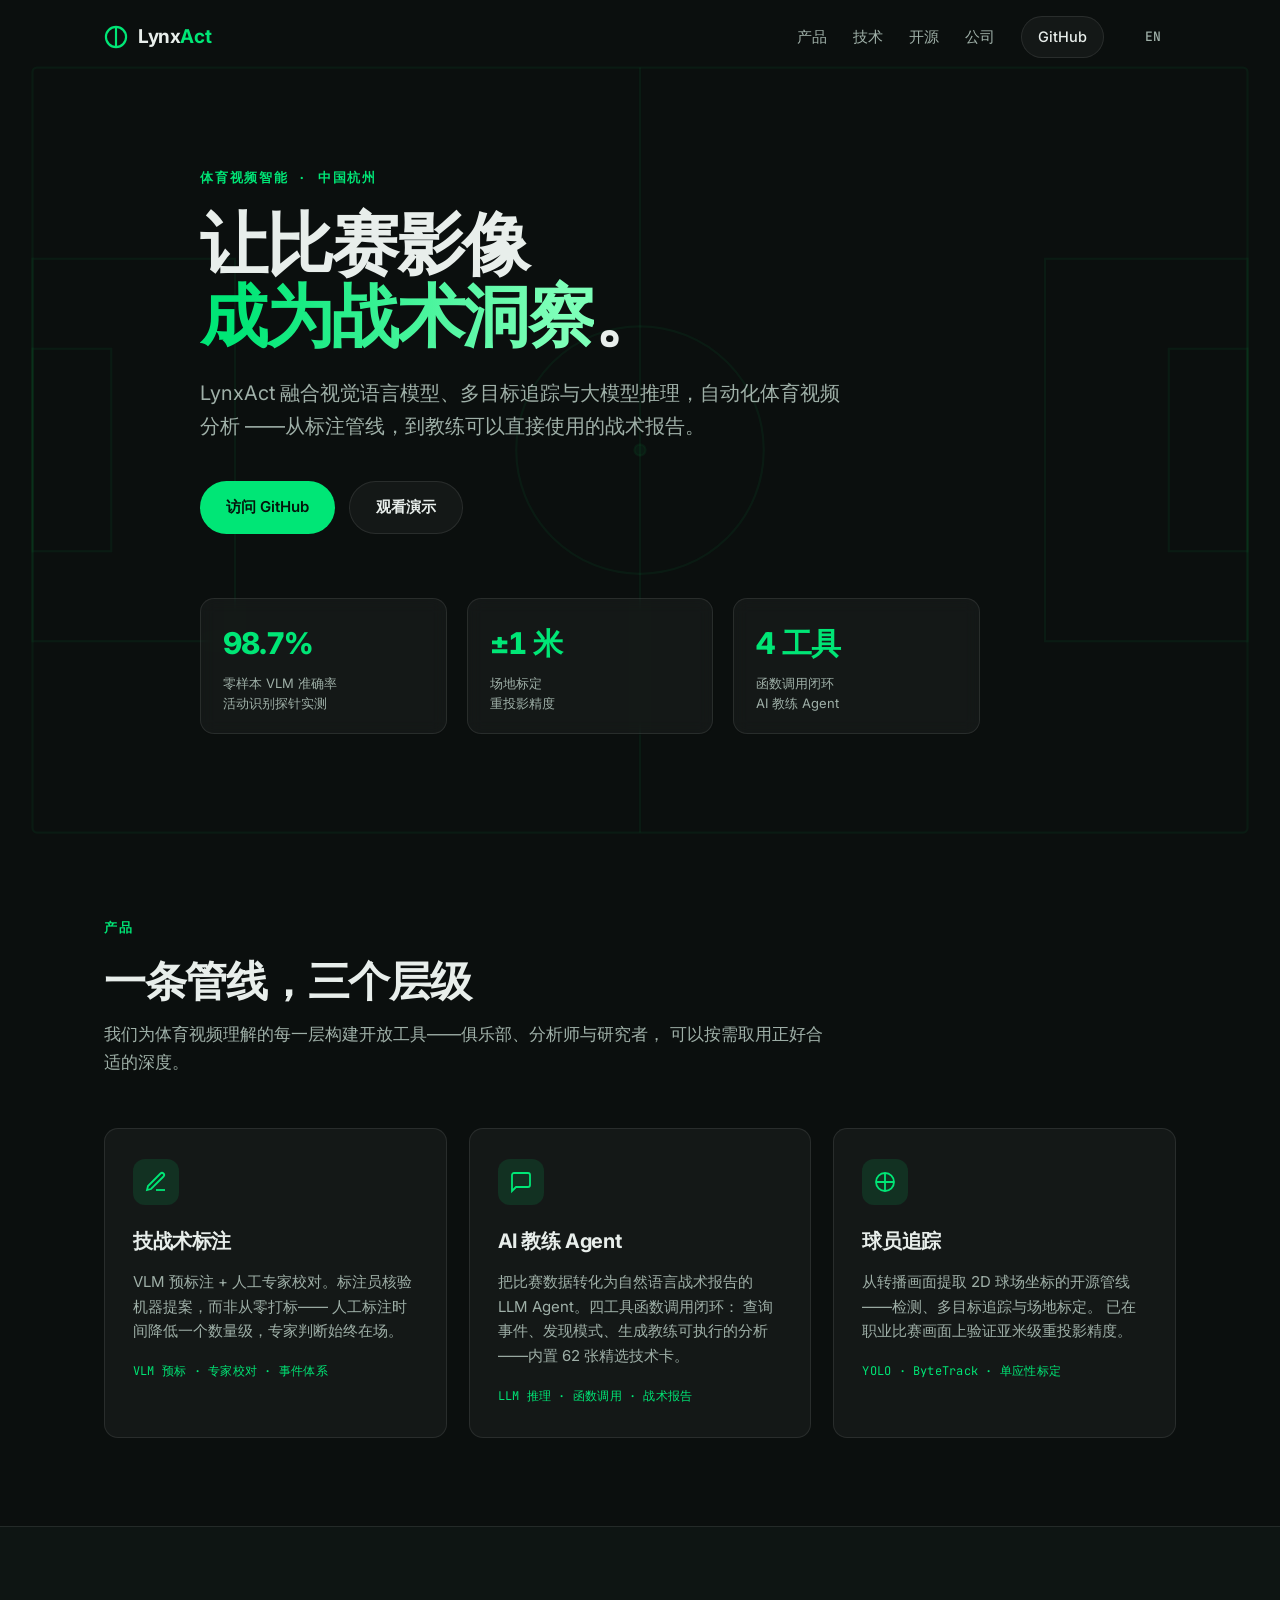
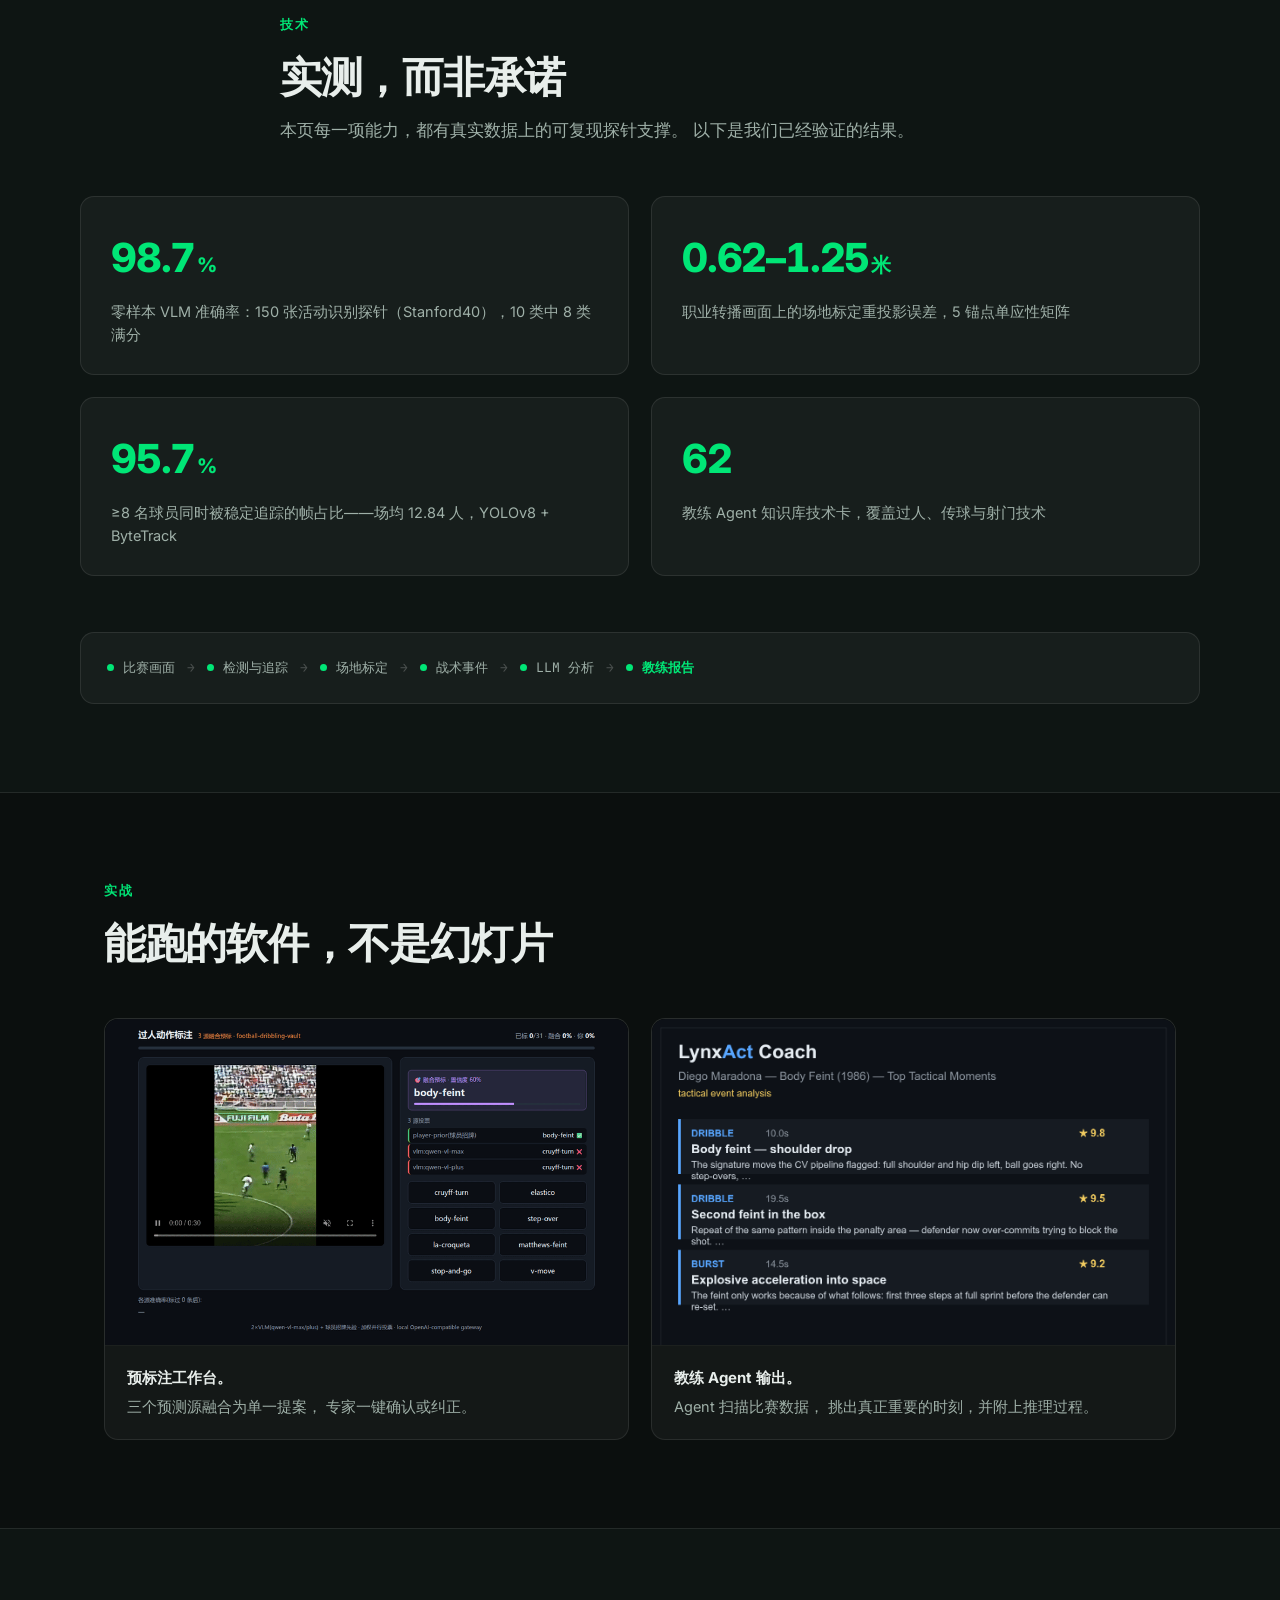
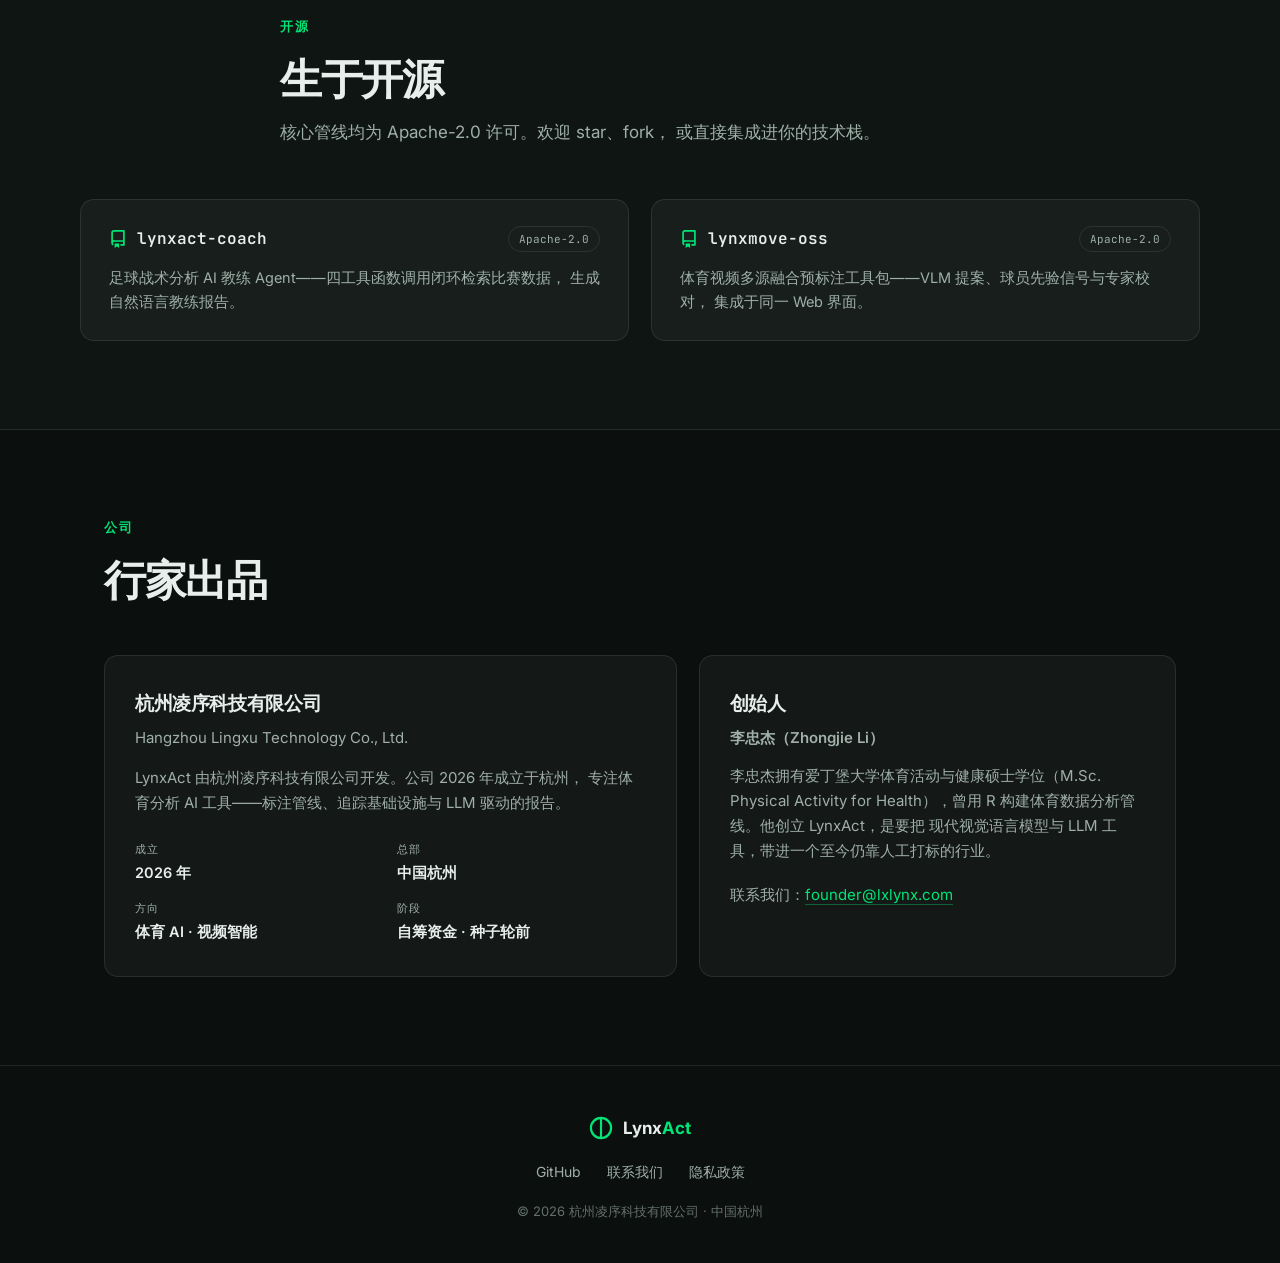
==== zh/index.html @ 810a4886 "feat: Chinese version at /zh/ with nav language switch + hreflang" ====
<!DOCTYPE html>
<html lang="zh-CN">
<head>
  <meta charset="UTF-8">
  <meta name="viewport" content="width=device-width, initial-scale=1.0">
  <title>LynxAct — AI 驱动的体育视频智能</title>
  <meta name="description" content="LynxAct 让比赛影像成为战术洞察：VLM 技战术标注、球员追踪、LLM 战术报告。杭州凌序科技有限公司出品。">
  <meta property="og:title" content="LynxAct — AI 驱动的体育视频智能">
  <meta property="og:description" content="从原始比赛画面到教练可直接使用的战术报告：体育视频标注、追踪与 LLM 分析的开源管线。">
  <meta property="og:type" content="website">
  <meta property="og:url" content="https://lynxact.lxlynx.com/zh/">
  <link rel="canonical" href="https://lynxact.lxlynx.com/zh/">
  <link rel="alternate" hreflang="en" href="https://lynxact.lxlynx.com/">
  <link rel="alternate" hreflang="zh-CN" href="https://lynxact.lxlynx.com/zh/">
  <link rel="alternate" hreflang="x-default" href="https://lynxact.lxlynx.com/">
  <link rel="icon" href="data:image/svg+xml,%3Csvg xmlns='http://www.w3.org/2000/svg' viewBox='0 0 100 100'%3E%3Ccircle cx='50' cy='50' r='44' fill='none' stroke='%2300e676' stroke-width='8'/%3E%3Cline x1='50' y1='6' x2='50' y2='94' stroke='%2300e676' stroke-width='8'/%3E%3C/svg%3E">
  <link rel="preconnect" href="https://fonts.googleapis.com">
  <link rel="preconnect" href="https://fonts.gstatic.com" crossorigin>
  <link href="https://fonts.googleapis.com/css2?family=Inter:wght@400;500;600;700;800&family=JetBrains+Mono:wght@400;600&display=swap" rel="stylesheet">
  <link rel="stylesheet" href="/css/style.css">
</head>
<body>

  <!-- 球场线条背景装饰 -->
  <svg class="pitch-bg" viewBox="0 0 1200 800" preserveAspectRatio="xMidYMid slice" aria-hidden="true">
    <g fill="none" stroke="currentColor" stroke-width="2">
      <rect x="60" y="60" width="1080" height="680" rx="4"/>
      <line x1="600" y1="60" x2="600" y2="740"/>
      <circle cx="600" cy="400" r="110"/>
      <circle cx="600" cy="400" r="5" fill="currentColor"/>
      <rect x="60" y="230" width="180" height="340"/>
      <rect x="960" y="230" width="180" height="340"/>
      <rect x="60" y="310" width="70" height="180"/>
      <rect x="1070" y="310" width="70" height="180"/>
    </g>
  </svg>

  <nav class="nav" id="nav">
    <div class="nav-inner">
      <a class="brand" href="#top" aria-label="LynxAct 首页">
        <svg class="brand-mark" viewBox="0 0 100 100" aria-hidden="true">
          <circle cx="50" cy="50" r="42" fill="none" stroke="currentColor" stroke-width="9"/>
          <line x1="50" y1="8" x2="50" y2="92" stroke="currentColor" stroke-width="9"/>
        </svg>
        <span>Lynx<em>Act</em></span>
      </a>
      <div class="nav-links">
        <a href="#products">产品</a>
        <a href="#technology">技术</a>
        <a href="#opensource">开源</a>
        <a href="#company">公司</a>
        <a class="nav-cta" href="https://github.com/Lxcardoza993?tab=repositories" target="_blank" rel="noopener">GitHub</a>
        <a class="lang-switch" href="/" hreflang="en" aria-label="Switch to English">EN</a>
      </div>
    </div>
  </nav>

  <header class="hero" id="top">
    <div class="hero-inner">
      <p class="eyebrow reveal">体育视频智能 · 中国杭州</p>
      <h1 class="reveal">让比赛影像<br><span class="accent">成为战术洞察</span>。</h1>
      <p class="lede reveal">LynxAct 融合视觉语言模型、多目标追踪与大模型推理，自动化体育视频分析
        ——从标注管线，到教练可以直接使用的战术报告。</p>
      <div class="hero-cta reveal">
        <a class="btn btn-primary" href="https://github.com/Lxcardoza993?tab=repositories" target="_blank" rel="noopener">访问 GitHub</a>
        <a class="btn btn-ghost" href="#demo">观看演示</a>
      </div>
      <dl class="hero-stats reveal">
        <div><dt>98.7%</dt><dd>零样本 VLM 准确率<br>活动识别探针实测</dd></div>
        <div><dt>±1 米</dt><dd>场地标定<br>重投影精度</dd></div>
        <div><dt>4 工具</dt><dd>函数调用闭环<br>AI 教练 Agent</dd></div>
      </dl>
    </div>
  </header>

  <main>

    <section class="section" id="products">
      <div class="section-head reveal">
        <p class="eyebrow">产品</p>
        <h2>一条管线，三个层级</h2>
        <p class="section-sub">我们为体育视频理解的每一层构建开放工具——俱乐部、分析师与研究者，
          可以按需取用正好合适的深度。</p>
      </div>
      <div class="cards">
        <article class="card reveal">
          <div class="card-icon" aria-hidden="true">
            <svg viewBox="0 0 24 24" fill="none" stroke="currentColor" stroke-width="1.8"><path d="M12 20h9"/><path d="M16.5 3.5a2.1 2.1 0 0 1 3 3L7 19l-4 1 1-4Z"/></svg>
          </div>
          <h3>技战术标注</h3>
          <p>VLM 预标注 + 人工专家校对。标注员核验机器提案，而非从零打标——
            人工标注时间降低一个数量级，专家判断始终在场。</p>
          <p class="card-tag">VLM 预标 · 专家校对 · 事件体系</p>
        </article>
        <article class="card reveal">
          <div class="card-icon" aria-hidden="true">
            <svg viewBox="0 0 24 24" fill="none" stroke="currentColor" stroke-width="1.8"><path d="M21 15a2 2 0 0 1-2 2H7l-4 4V5a2 2 0 0 1 2-2h14a2 2 0 0 1 2 2Z"/></svg>
          </div>
          <h3>AI 教练 Agent</h3>
          <p>把比赛数据转化为自然语言战术报告的 LLM Agent。四工具函数调用闭环：
            查询事件、发现模式、生成教练可执行的分析——内置 62 张精选技术卡。</p>
          <p class="card-tag">LLM 推理 · 函数调用 · 战术报告</p>
        </article>
        <article class="card reveal">
          <div class="card-icon" aria-hidden="true">
            <svg viewBox="0 0 24 24" fill="none" stroke="currentColor" stroke-width="1.8"><circle cx="12" cy="12" r="9"/><path d="M12 3v18M3 12h18"/></svg>
          </div>
          <h3>球员追踪</h3>
          <p>从转播画面提取 2D 球场坐标的开源管线——检测、多目标追踪与场地标定。
            已在职业比赛画面上验证亚米级重投影精度。</p>
          <p class="card-tag">YOLO · ByteTrack · 单应性标定</p>
        </article>
      </div>
    </section>

    <section class="section section-alt" id="technology">
      <div class="section-head reveal">
        <p class="eyebrow">技术</p>
        <h2>实测，而非承诺</h2>
        <p class="section-sub">本页每一项能力，都有真实数据上的可复现探针支撑。
          以下是我们已经验证的结果。</p>
      </div>
      <div class="metric-grid">
        <div class="metric reveal"><span class="metric-num">98.7<span class="unit">%</span></span><span class="metric-label">零样本 VLM 准确率：150 张活动识别探针（Stanford40），10 类中 8 类满分</span></div>
        <div class="metric reveal"><span class="metric-num">0.62–1.25<span class="unit">米</span></span><span class="metric-label">职业转播画面上的场地标定重投影误差，5 锚点单应性矩阵</span></div>
        <div class="metric reveal"><span class="metric-num">95.7<span class="unit">%</span></span><span class="metric-label">≥8 名球员同时被稳定追踪的帧占比——场均 12.84 人，YOLOv8 + ByteTrack</span></div>
        <div class="metric reveal"><span class="metric-num">62</span><span class="metric-label">教练 Agent 知识库技术卡，覆盖过人、传球与射门技术</span></div>
      </div>

      <div class="pipeline reveal" aria-label="处理管线">
        <div class="pipe-step"><span class="pipe-dot"></span>比赛画面</div>
        <div class="pipe-arrow" aria-hidden="true">→</div>
        <div class="pipe-step"><span class="pipe-dot"></span>检测与追踪</div>
        <div class="pipe-arrow" aria-hidden="true">→</div>
        <div class="pipe-step"><span class="pipe-dot"></span>场地标定</div>
        <div class="pipe-arrow" aria-hidden="true">→</div>
        <div class="pipe-step"><span class="pipe-dot"></span>战术事件</div>
        <div class="pipe-arrow" aria-hidden="true">→</div>
        <div class="pipe-step"><span class="pipe-dot"></span>LLM 分析</div>
        <div class="pipe-arrow" aria-hidden="true">→</div>
        <div class="pipe-step pipe-final"><span class="pipe-dot"></span>教练报告</div>
      </div>
    </section>

    <section class="section" id="demo">
      <div class="section-head reveal">
        <p class="eyebrow">实战</p>
        <h2>能跑的软件，不是幻灯片</h2>
      </div>
      <div class="demo-grid">
        <figure class="demo-item reveal">
          <img src="/assets/demo.gif" alt="多源融合预标注工作流：融合投票、一键校对与判定" loading="lazy">
          <figcaption><strong>预标注工作台。</strong>三个预测源融合为单一提案，
            专家一键确认或纠正。</figcaption>
        </figure>
        <figure class="demo-item reveal">
          <img src="/assets/lynxact-coach-top-moments-sample.png" alt="AI 教练 Agent 输出：自动识别出的比赛关键时刻" loading="lazy">
          <figcaption><strong>教练 Agent 输出。</strong>Agent 扫描比赛数据，
            挑出真正重要的时刻，并附上推理过程。</figcaption>
        </figure>
      </div>
    </section>

    <section class="section section-alt" id="opensource">
      <div class="section-head reveal">
        <p class="eyebrow">开源</p>
        <h2>生于开源</h2>
        <p class="section-sub">核心管线均为 Apache-2.0 许可。欢迎 star、fork，
          或直接集成进你的技术栈。</p>
      </div>
      <div class="repo-grid">
        <a class="repo-card reveal" href="https://github.com/Lxcardoza993/lynxact-coach" target="_blank" rel="noopener">
          <div class="repo-head">
            <svg viewBox="0 0 16 16" width="18" height="18" fill="currentColor" aria-hidden="true"><path d="M2 2.5A2.5 2.5 0 0 1 4.5 0h8.75a.75.75 0 0 1 .75.75v12.5a.75.75 0 0 1-.75.75h-2.5a.75.75 0 0 1 0-1.5h1.75v-2h-8a1 1 0 0 0-.714 1.7.75.75 0 1 1-1.072 1.05A2.495 2.495 0 0 1 2 11.5Zm10.5-1h-8a1 1 0 0 0-1 1v6.708A2.486 2.486 0 0 1 4.5 9h8ZM5 12.25v3.25a.25.25 0 0 0 .4.2l1.45-1.087a.249.249 0 0 1 .3 0L8.6 15.7a.25.25 0 0 0 .4-.2v-3.25a.25.25 0 0 0-.25-.25h-3.5a.25.25 0 0 0-.25.25Z"/></svg>
            <span class="repo-name">lynxact-coach</span>
            <span class="repo-license">Apache-2.0</span>
          </div>
          <p>足球战术分析 AI 教练 Agent——四工具函数调用闭环检索比赛数据，
            生成自然语言教练报告。</p>
        </a>
        <a class="repo-card reveal" href="https://github.com/Lxcardoza993/lynxmove-oss" target="_blank" rel="noopener">
          <div class="repo-head">
            <svg viewBox="0 0 16 16" width="18" height="18" fill="currentColor" aria-hidden="true"><path d="M2 2.5A2.5 2.5 0 0 1 4.5 0h8.75a.75.75 0 0 1 .75.75v12.5a.75.75 0 0 1-.75.75h-2.5a.75.75 0 0 1 0-1.5h1.75v-2h-8a1 1 0 0 0-.714 1.7.75.75 0 1 1-1.072 1.05A2.495 2.495 0 0 1 2 11.5Zm10.5-1h-8a1 1 0 0 0-1 1v6.708A2.486 2.486 0 0 1 4.5 9h8ZM5 12.25v3.25a.25.25 0 0 0 .4.2l1.45-1.087a.249.249 0 0 1 .3 0L8.6 15.7a.25.25 0 0 0 .4-.2v-3.25a.25.25 0 0 0-.25-.25h-3.5a.25.25 0 0 0-.25.25Z"/></svg>
            <span class="repo-name">lynxmove-oss</span>
            <span class="repo-license">Apache-2.0</span>
          </div>
          <p>体育视频多源融合预标注工具包——VLM 提案、球员先验信号与专家校对，
            集成于同一 Web 界面。</p>
        </a>
      </div>
    </section>

    <section class="section" id="company">
      <div class="section-head reveal">
        <p class="eyebrow">公司</p>
        <h2>行家出品</h2>
      </div>
      <div class="company-grid">
        <div class="company-card reveal">
          <h3>杭州凌序科技有限公司</h3>
          <p class="company-cn">Hangzhou Lingxu Technology Co., Ltd.</p>
          <p>LynxAct 由杭州凌序科技有限公司开发。公司 2026 年成立于杭州，
            专注体育分析 AI 工具——标注管线、追踪基础设施与 LLM 驱动的报告。</p>
          <dl class="company-facts">
            <div><dt>成立</dt><dd>2026 年</dd></div>
            <div><dt>总部</dt><dd>中国杭州</dd></div>
            <div><dt>方向</dt><dd>体育 AI · 视频智能</dd></div>
            <div><dt>阶段</dt><dd>自筹资金 · 种子轮前</dd></div>
          </dl>
        </div>
        <div class="company-card reveal">
          <h3>创始人</h3>
          <p class="founder-name">李忠杰（Zhongjie Li）</p>
          <p>李忠杰拥有爱丁堡大学体育活动与健康硕士学位（M.Sc. Physical Activity
            for Health），曾用 R 构建体育数据分析管线。他创立 LynxAct，是要把
            现代视觉语言模型与 LLM 工具，带进一个至今仍靠人工打标的行业。</p>
          <p class="company-contact">联系我们：<a href="mailto:founder@lxlynx.com">founder@lxlynx.com</a></p>
        </div>
      </div>
    </section>

  </main>

  <footer class="footer">
    <div class="footer-inner">
      <div class="footer-brand">
        <svg class="brand-mark" viewBox="0 0 100 100" aria-hidden="true">
          <circle cx="50" cy="50" r="42" fill="none" stroke="currentColor" stroke-width="9"/>
          <line x1="50" y1="8" x2="50" y2="92" stroke="currentColor" stroke-width="9"/>
        </svg>
        <span>Lynx<em>Act</em></span>
      </div>
      <nav class="footer-links" aria-label="页脚">
        <a href="https://github.com/Lxcardoza993?tab=repositories" target="_blank" rel="noopener">GitHub</a>
        <a href="mailto:founder@lxlynx.com">联系我们</a>
        <a href="/zh/privacy.html">隐私政策</a>
      </nav>
      <p class="footer-legal">© 2026 杭州凌序科技有限公司 · 中国杭州</p>
    </div>
  </footer>

  <script src="/js/main.js" defer></script>
</body>
</html>
---- css/style.css ----
/* LynxAct — dark pitch theme */
:root {
  --bg: #0b0f0e;
  --bg-alt: #0e1513;
  --surface: rgba(255, 255, 255, 0.04);
  --surface-border: rgba(255, 255, 255, 0.09);
  --text: #e8eeeb;
  --text-dim: #9fb0a8;
  --accent: #00e676;
  --accent-soft: rgba(0, 230, 118, 0.12);
  --pitch-line: rgba(0, 230, 118, 0.055);
  --radius: 14px;
  --font: "Inter", -apple-system, BlinkMacSystemFont, "Segoe UI", Roboto, "PingFang SC", "Hiragino Sans GB", "Microsoft YaHei", "Noto Sans CJK SC", "Helvetica Neue", Arial, sans-serif;
  --mono: "JetBrains Mono", ui-monospace, SFMono-Regular, Menlo, Consolas, monospace;
}

* { margin: 0; padding: 0; box-sizing: border-box; }

html { scroll-behavior: smooth; }

body {
  background: var(--bg);
  color: var(--text);
  font-family: var(--font);
  font-size: 16px;
  line-height: 1.65;
  -webkit-font-smoothing: antialiased;
  overflow-x: hidden;
}

::selection { background: var(--accent); color: #04140b; }

.pitch-bg {
  position: fixed;
  inset: 0;
  width: 100%;
  height: 100%;
  color: var(--pitch-line);
  pointer-events: none;
  z-index: 0;
}

/* ---------- nav ---------- */
.nav {
  position: fixed;
  top: 0; left: 0; right: 0;
  z-index: 100;
  transition: background 0.3s ease, border-color 0.3s ease, backdrop-filter 0.3s ease;
  border-bottom: 1px solid transparent;
}
.nav.scrolled {
  background: rgba(11, 15, 14, 0.72);
  backdrop-filter: blur(14px);
  -webkit-backdrop-filter: blur(14px);
  border-bottom-color: var(--surface-border);
}
.nav-inner {
  max-width: 1120px;
  margin: 0 auto;
  padding: 16px 24px;
  display: flex;
  align-items: center;
  justify-content: space-between;
}
.brand {
  display: inline-flex;
  align-items: center;
  gap: 10px;
  color: var(--text);
  text-decoration: none;
  font-weight: 700;
  font-size: 19px;
  letter-spacing: -0.02em;
}
.brand em { font-style: normal; color: var(--accent); }
.brand-mark { width: 24px; height: 24px; color: var(--accent); flex: none; }
.nav-links { display: flex; align-items: center; gap: 26px; }
.nav-links a {
  color: var(--text-dim);
  text-decoration: none;
  font-size: 14.5px;
  font-weight: 500;
  transition: color 0.2s ease;
}
.nav-links a:hover { color: var(--text); }
.nav-cta {
  padding: 8px 16px;
  border: 1px solid var(--surface-border);
  border-radius: 999px;
  color: var(--text) !important;
  background: var(--surface);
  transition: border-color 0.2s ease, background 0.2s ease;
}
.nav-cta:hover { border-color: var(--accent); background: var(--accent-soft); }
.lang-switch {
  padding: 8px 14px;
  border-radius: 999px;
  color: var(--text-dim) !important;
  font-size: 13px !important;
  font-family: var(--mono);
  border: 1px solid transparent;
  transition: color 0.2s ease, border-color 0.2s ease;
}
.lang-switch:hover { color: var(--accent) !important; border-color: rgba(0, 230, 118, 0.35); }

/* ---------- hero ---------- */
.hero {
  position: relative;
  z-index: 1;
  padding: 168px 24px 96px;
}
.hero-inner { max-width: 880px; margin: 0 auto; }
.eyebrow {
  font-family: var(--mono);
  font-size: 12.5px;
  font-weight: 600;
  letter-spacing: 0.14em;
  text-transform: uppercase;
  color: var(--accent);
  margin-bottom: 18px;
}
h1 {
  font-size: clamp(40px, 6.4vw, 68px);
  font-weight: 800;
  line-height: 1.06;
  letter-spacing: -0.035em;
  margin-bottom: 26px;
}
.accent {
  background: linear-gradient(92deg, var(--accent) 10%, #7dffb8 90%);
  -webkit-background-clip: text;
  background-clip: text;
  color: transparent;
}
.lede {
  font-size: clamp(17px, 2vw, 20px);
  color: var(--text-dim);
  max-width: 640px;
  margin-bottom: 38px;
}
.hero-cta { display: flex; gap: 14px; flex-wrap: wrap; margin-bottom: 64px; }
.btn {
  display: inline-flex;
  align-items: center;
  padding: 13px 26px;
  border-radius: 999px;
  font-size: 15px;
  font-weight: 600;
  text-decoration: none;
  transition: transform 0.18s ease, box-shadow 0.18s ease, background 0.18s ease, border-color 0.18s ease;
}
.btn:active { transform: translateY(1px); }
.btn-primary {
  background: var(--accent);
  color: #04140b;
  box-shadow: 0 0 0 0 rgba(0, 230, 118, 0.35);
}
.btn-primary:hover { box-shadow: 0 8px 32px 0 rgba(0, 230, 118, 0.28); transform: translateY(-1px); }
.btn-ghost {
  color: var(--text);
  border: 1px solid var(--surface-border);
  background: var(--surface);
}
.btn-ghost:hover { border-color: var(--accent); background: var(--accent-soft); }

.hero-stats {
  display: grid;
  grid-template-columns: repeat(3, minmax(0, 1fr));
  gap: 20px;
  max-width: 780px;
}
.hero-stats > div {
  padding: 20px 22px;
  background: var(--surface);
  border: 1px solid var(--surface-border);
  border-radius: var(--radius);
  backdrop-filter: blur(8px);
}
.hero-stats dt {
  font-size: 30px;
  font-weight: 800;
  letter-spacing: -0.03em;
  color: var(--accent);
  font-variant-numeric: tabular-nums;
}
.hero-stats dd { font-size: 13px; color: var(--text-dim); margin-top: 6px; line-height: 1.5; }

/* ---------- sections ---------- */
.section {
  position: relative;
  z-index: 1;
  max-width: 1120px;
  margin: 0 auto;
  padding: 88px 24px;
}
.section-alt {
  max-width: none;
  background: var(--bg-alt);
  border-top: 1px solid var(--surface-border);
  border-bottom: 1px solid var(--surface-border);
}
.section-alt > * { max-width: 1120px; margin-left: auto; margin-right: auto; }
.section-head { max-width: 720px; margin-bottom: 52px; }
.section-alt .section-head { max-width: 720px; }
h2 {
  font-size: clamp(30px, 4vw, 42px);
  font-weight: 800;
  letter-spacing: -0.03em;
  line-height: 1.12;
  margin-bottom: 16px;
}
.section-sub { color: var(--text-dim); font-size: 17px; }

/* product cards */
.cards {
  display: grid;
  grid-template-columns: repeat(3, minmax(0, 1fr));
  gap: 22px;
}
.card {
  padding: 30px 28px;
  background: var(--surface);
  border: 1px solid var(--surface-border);
  border-radius: var(--radius);
  transition: transform 0.2s ease, border-color 0.2s ease, background 0.2s ease;
}
.card:hover { transform: translateY(-3px); border-color: rgba(0, 230, 118, 0.35); background: rgba(0, 230, 118, 0.05); }
.card-icon {
  width: 46px; height: 46px;
  display: grid; place-items: center;
  border-radius: 12px;
  background: var(--accent-soft);
  color: var(--accent);
  margin-bottom: 20px;
}
.card-icon svg { width: 24px; height: 24px; }
.card h3 { font-size: 20px; font-weight: 700; letter-spacing: -0.02em; margin-bottom: 12px; }
.card p { color: var(--text-dim); font-size: 15px; }
.card-tag {
  margin-top: 18px;
  font-family: var(--mono);
  font-size: 12px !important;
  color: var(--accent) !important;
  letter-spacing: 0.02em;
}

/* metrics */
.metric-grid {
  display: grid;
  grid-template-columns: repeat(2, minmax(0, 1fr));
  gap: 22px;
  margin-bottom: 56px;
}
.metric {
  padding: 28px 30px;
  background: var(--surface);
  border: 1px solid var(--surface-border);
  border-radius: var(--radius);
  display: flex;
  flex-direction: column;
  gap: 10px;
}
.metric-num {
  font-size: 40px;
  font-weight: 800;
  letter-spacing: -0.03em;
  color: var(--accent);
  font-variant-numeric: tabular-nums;
}
.metric-num .unit { font-size: 20px; margin-left: 2px; }
.metric-label { color: var(--text-dim); font-size: 14.5px; line-height: 1.55; }

/* pipeline */
.pipeline {
  display: flex;
  align-items: center;
  flex-wrap: wrap;
  gap: 10px 12px;
  padding: 24px 26px;
  background: var(--surface);
  border: 1px solid var(--surface-border);
  border-radius: var(--radius);
  font-family: var(--mono);
  font-size: 13px;
}
.pipe-step {
  display: inline-flex;
  align-items: center;
  gap: 9px;
  color: var(--text-dim);
  white-space: nowrap;
}
.pipe-dot { width: 7px; height: 7px; border-radius: 50%; background: var(--accent); flex: none; }
.pipe-final { color: var(--accent); font-weight: 600; }
.pipe-arrow { color: rgba(255, 255, 255, 0.22); }

/* demo */
.demo-grid {
  display: grid;
  grid-template-columns: repeat(2, minmax(0, 1fr));
  gap: 22px;
}
.demo-item {
  background: var(--surface);
  border: 1px solid var(--surface-border);
  border-radius: var(--radius);
  overflow: hidden;
}
.demo-item img {
  display: block;
  width: 100%;
  aspect-ratio: 16 / 10;
  object-fit: cover;
  object-position: top;
  border-bottom: 1px solid var(--surface-border);
  background: #060a08;
}
.demo-item figcaption { padding: 20px 22px; color: var(--text-dim); font-size: 14.5px; }
.demo-item figcaption strong { color: var(--text); display: block; margin-bottom: 4px; font-size: 15px; }

/* repos */
.repo-grid {
  display: grid;
  grid-template-columns: repeat(2, minmax(0, 1fr));
  gap: 22px;
}
.repo-card {
  display: block;
  padding: 26px 28px;
  background: var(--surface);
  border: 1px solid var(--surface-border);
  border-radius: var(--radius);
  text-decoration: none;
  color: inherit;
  transition: transform 0.2s ease, border-color 0.2s ease, background 0.2s ease;
}
.repo-card:hover { transform: translateY(-3px); border-color: rgba(0, 230, 118, 0.35); background: rgba(0, 230, 118, 0.05); }
.repo-head { display: flex; align-items: center; gap: 10px; margin-bottom: 14px; color: var(--accent); }
.repo-name { font-family: var(--mono); font-size: 16px; font-weight: 600; color: var(--text); }
.repo-license {
  margin-left: auto;
  font-family: var(--mono);
  font-size: 11px;
  color: var(--text-dim);
  border: 1px solid var(--surface-border);
  border-radius: 999px;
  padding: 3px 10px;
}
.repo-card p { color: var(--text-dim); font-size: 14.5px; }

/* company */
.company-grid {
  display: grid;
  grid-template-columns: 1.2fr 1fr;
  gap: 22px;
}
.company-card {
  padding: 32px 30px;
  background: var(--surface);
  border: 1px solid var(--surface-border);
  border-radius: var(--radius);
}
.company-card h3 { font-size: 19px; font-weight: 700; letter-spacing: -0.02em; margin-bottom: 6px; }
.company-cn { color: var(--text-dim); font-size: 14px; margin-bottom: 16px; }
.founder-name { color: var(--accent); font-size: 17px; font-weight: 600; margin-bottom: 14px; }
.company-card > p { color: var(--text-dim); font-size: 15px; }
.company-facts {
  margin-top: 24px;
  display: grid;
  grid-template-columns: repeat(2, minmax(0, 1fr));
  gap: 14px;
}
.company-facts dt {
  font-family: var(--mono);
  font-size: 11px;
  text-transform: uppercase;
  letter-spacing: 0.1em;
  color: var(--text-dim);
}
.company-facts dd { font-size: 14.5px; font-weight: 600; margin-top: 3px; }
.company-contact { margin-top: 20px; }
.company-contact a { color: var(--accent); text-decoration: none; border-bottom: 1px solid rgba(0, 230, 118, 0.35); }
.company-contact a:hover { border-bottom-color: var(--accent); }

/* footer */
.footer {
  position: relative;
  z-index: 1;
  border-top: 1px solid var(--surface-border);
  padding: 48px 24px 40px;
}
.footer-inner {
  max-width: 1120px;
  margin: 0 auto;
  display: flex;
  flex-direction: column;
  align-items: center;
  gap: 18px;
}
.footer-brand {
  display: inline-flex;
  align-items: center;
  gap: 10px;
  font-weight: 700;
  font-size: 17px;
}
.footer-brand em { font-style: normal; color: var(--accent); }
.footer-links { display: flex; gap: 26px; }
.footer-links a { color: var(--text-dim); text-decoration: none; font-size: 14px; transition: color 0.2s ease; }
.footer-links a:hover { color: var(--text); }
.footer-legal { color: rgba(159, 176, 168, 0.6); font-size: 13px; }

/* reveal on scroll */
.reveal {
  opacity: 0;
  transform: translateY(18px);
  transition: opacity 0.6s ease, transform 0.6s ease;
}
.reveal.visible { opacity: 1; transform: none; }
@media (prefers-reduced-motion: reduce) {
  .reveal { opacity: 1; transform: none; transition: none; }
  html { scroll-behavior: auto; }
}

/* responsive */
@media (max-width: 900px) {
  .cards, .demo-grid, .repo-grid, .company-grid { grid-template-columns: 1fr; }
  .metric-grid { grid-template-columns: 1fr 1fr; }
  .nav-links a:not(.nav-cta):not(.lang-switch) { display: none; }
}
@media (max-width: 620px) {
  .hero { padding-top: 132px; }
  .hero-stats { grid-template-columns: 1fr; }
  .metric-grid { grid-template-columns: 1fr; }
  .pipe-arrow { display: none; }
  .pipeline { flex-direction: column; align-items: flex-start; }
}
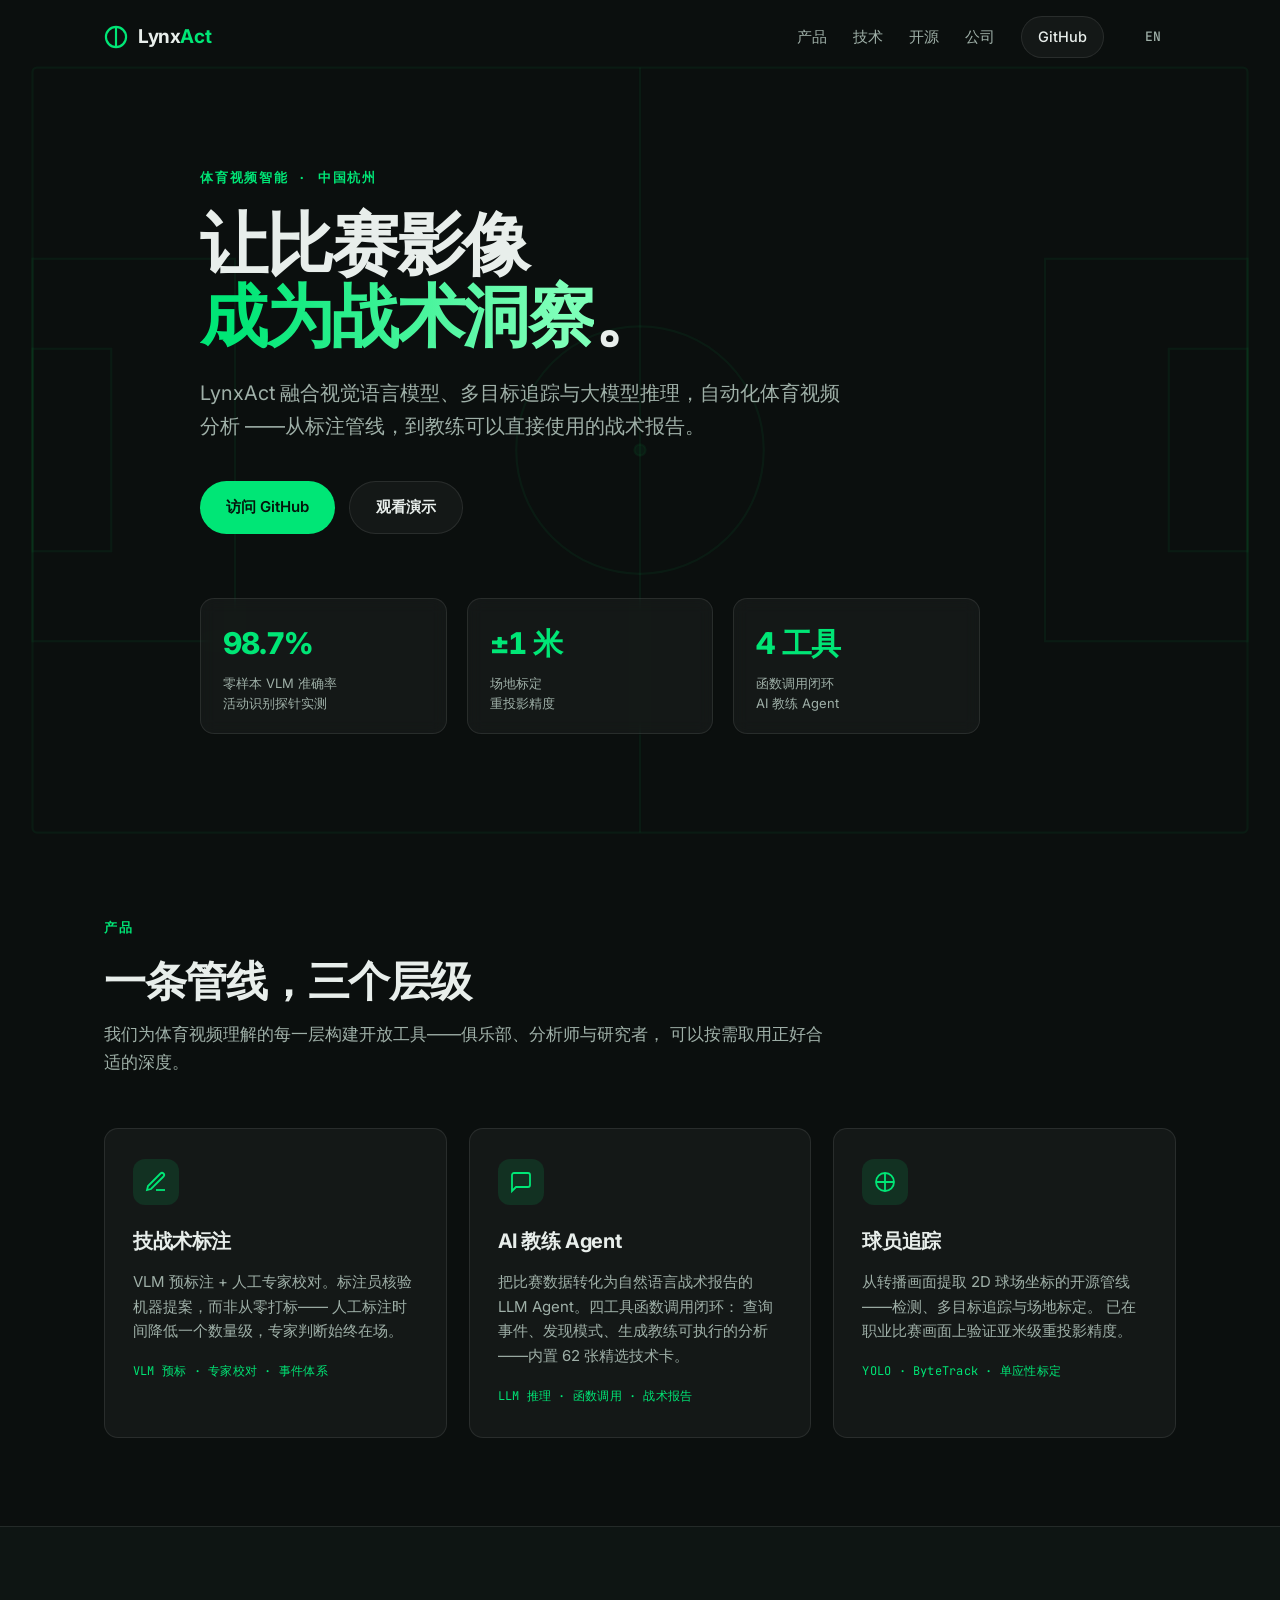
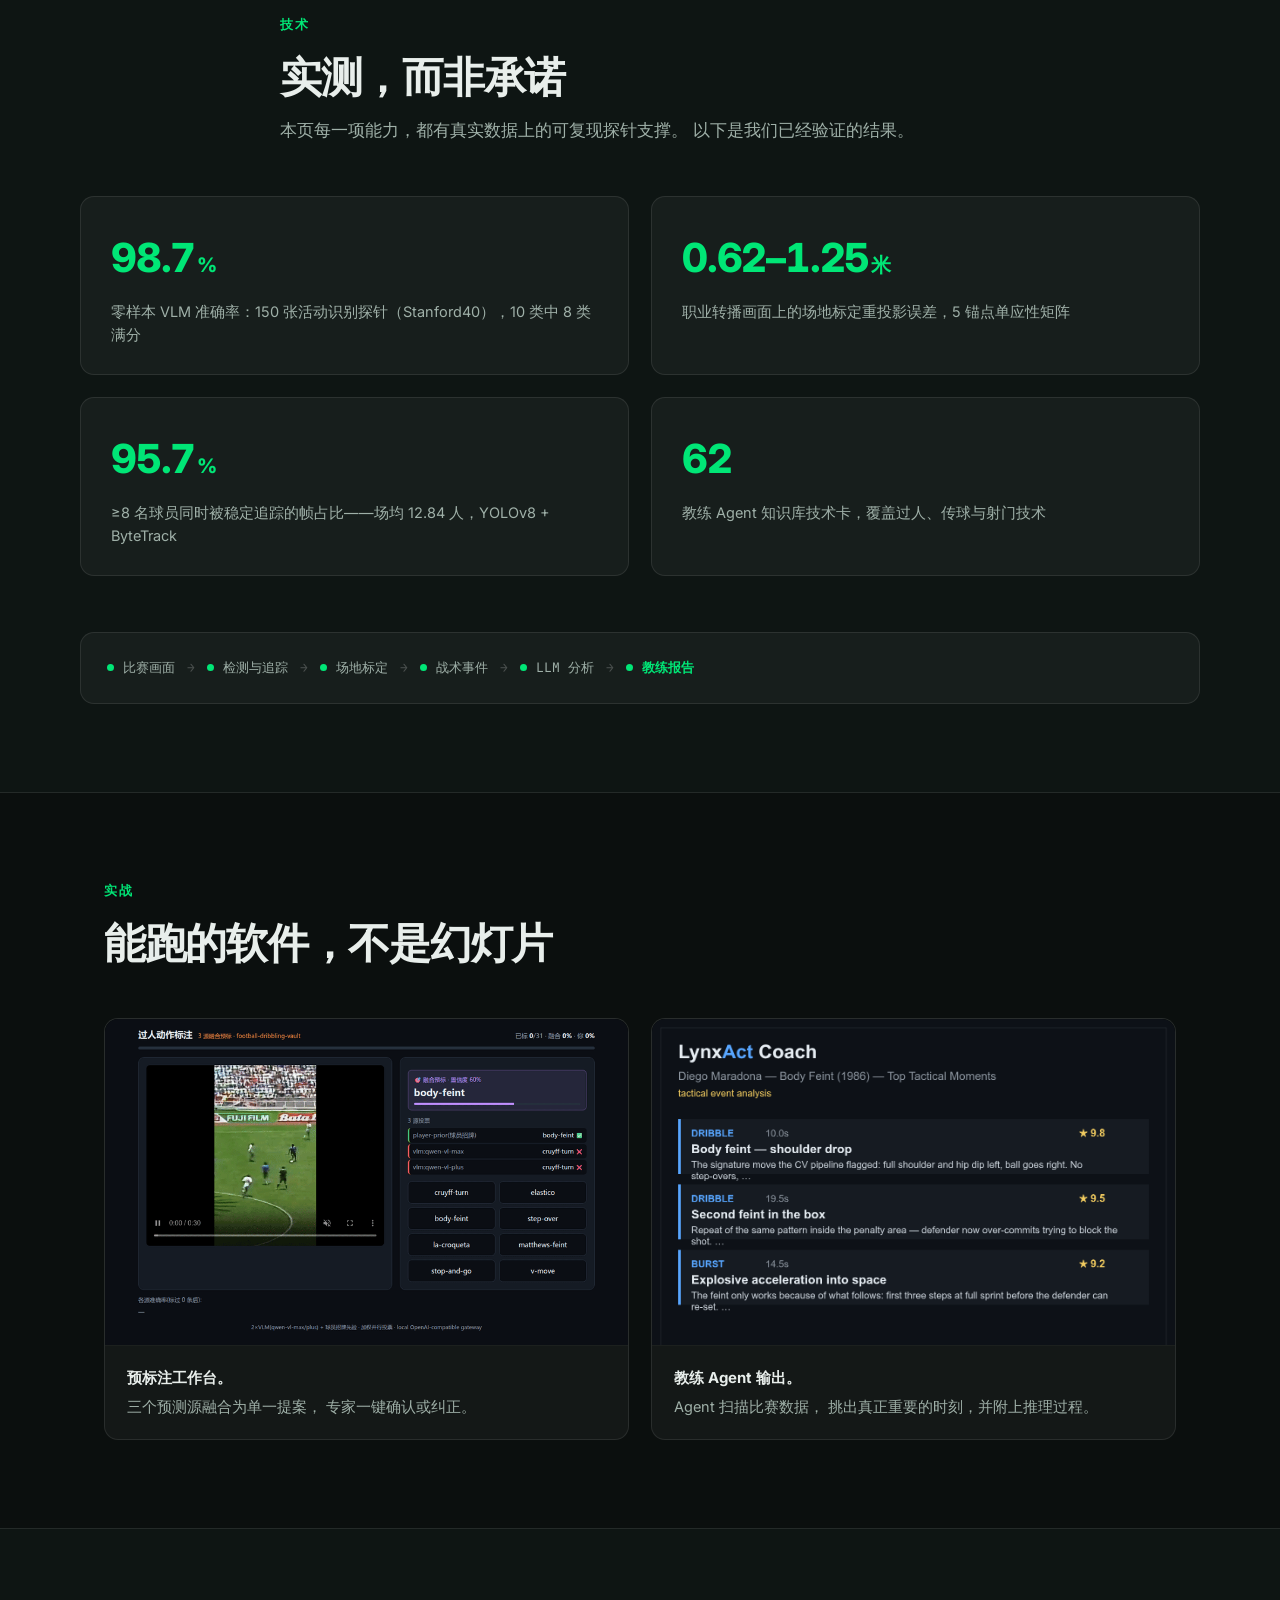
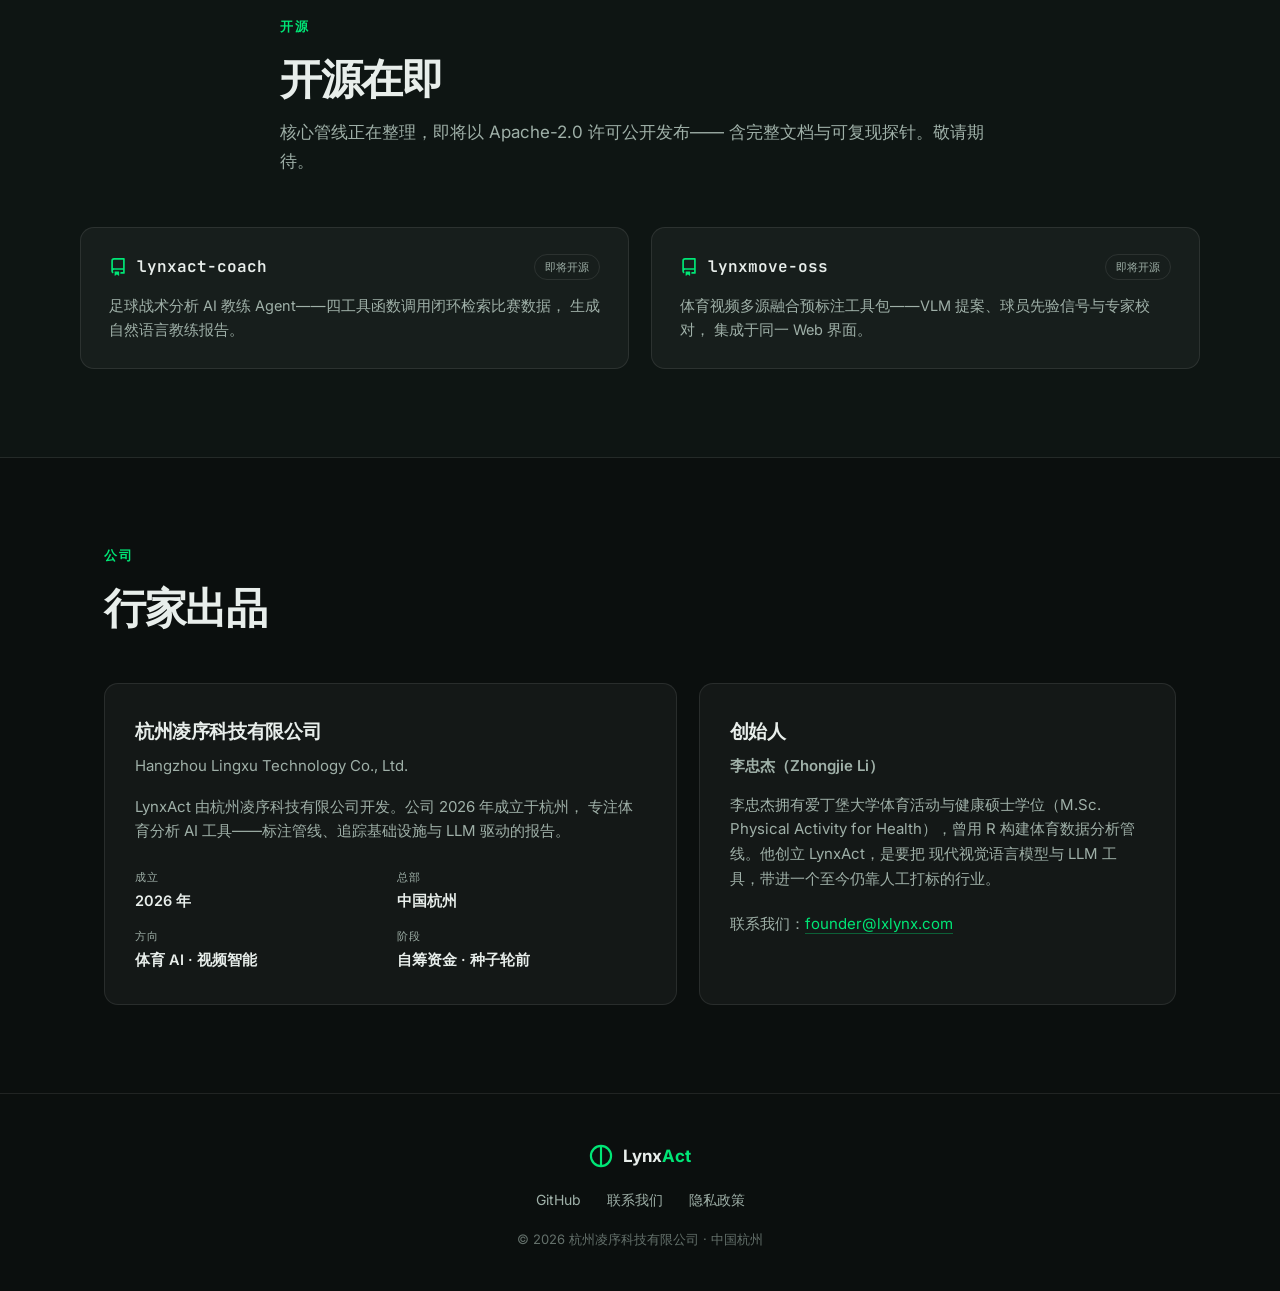
==== commit 335e6055: "feat: mark core repos as coming-soon (repos now private)" ====
--- a/zh/index.html
+++ b/zh/index.html
@@ -164,29 +164,29 @@
     <section class="section section-alt" id="opensource">
       <div class="section-head reveal">
         <p class="eyebrow">开源</p>
-        <h2>生于开源</h2>
-        <p class="section-sub">核心管线均为 Apache-2.0 许可。欢迎 star、fork，
-          或直接集成进你的技术栈。</p>
+        <h2>开源在即</h2>
+        <p class="section-sub">核心管线正在整理，即将以 Apache-2.0 许可公开发布——
+          含完整文档与可复现探针。敬请期待。</p>
       </div>
       <div class="repo-grid">
-        <a class="repo-card reveal" href="https://github.com/Lxcardoza993/lynxact-coach" target="_blank" rel="noopener">
+        <div class="repo-card reveal">
           <div class="repo-head">
             <svg viewBox="0 0 16 16" width="18" height="18" fill="currentColor" aria-hidden="true"><path d="M2 2.5A2.5 2.5 0 0 1 4.5 0h8.75a.75.75 0 0 1 .75.75v12.5a.75.75 0 0 1-.75.75h-2.5a.75.75 0 0 1 0-1.5h1.75v-2h-8a1 1 0 0 0-.714 1.7.75.75 0 1 1-1.072 1.05A2.495 2.495 0 0 1 2 11.5Zm10.5-1h-8a1 1 0 0 0-1 1v6.708A2.486 2.486 0 0 1 4.5 9h8ZM5 12.25v3.25a.25.25 0 0 0 .4.2l1.45-1.087a.249.249 0 0 1 .3 0L8.6 15.7a.25.25 0 0 0 .4-.2v-3.25a.25.25 0 0 0-.25-.25h-3.5a.25.25 0 0 0-.25.25Z"/></svg>
             <span class="repo-name">lynxact-coach</span>
-            <span class="repo-license">Apache-2.0</span>
+            <span class="repo-license">即将开源</span>
           </div>
           <p>足球战术分析 AI 教练 Agent——四工具函数调用闭环检索比赛数据，
             生成自然语言教练报告。</p>
-        </a>
-        <a class="repo-card reveal" href="https://github.com/Lxcardoza993/lynxmove-oss" target="_blank" rel="noopener">
+        </div>
+        <div class="repo-card reveal">
           <div class="repo-head">
             <svg viewBox="0 0 16 16" width="18" height="18" fill="currentColor" aria-hidden="true"><path d="M2 2.5A2.5 2.5 0 0 1 4.5 0h8.75a.75.75 0 0 1 .75.75v12.5a.75.75 0 0 1-.75.75h-2.5a.75.75 0 0 1 0-1.5h1.75v-2h-8a1 1 0 0 0-.714 1.7.75.75 0 1 1-1.072 1.05A2.495 2.495 0 0 1 2 11.5Zm10.5-1h-8a1 1 0 0 0-1 1v6.708A2.486 2.486 0 0 1 4.5 9h8ZM5 12.25v3.25a.25.25 0 0 0 .4.2l1.45-1.087a.249.249 0 0 1 .3 0L8.6 15.7a.25.25 0 0 0 .4-.2v-3.25a.25.25 0 0 0-.25-.25h-3.5a.25.25 0 0 0-.25.25Z"/></svg>
             <span class="repo-name">lynxmove-oss</span>
-            <span class="repo-license">Apache-2.0</span>
+            <span class="repo-license">即将开源</span>
           </div>
           <p>体育视频多源融合预标注工具包——VLM 提案、球员先验信号与专家校对，
             集成于同一 Web 界面。</p>
-        </a>
+        </div>
       </div>
     </section>
 
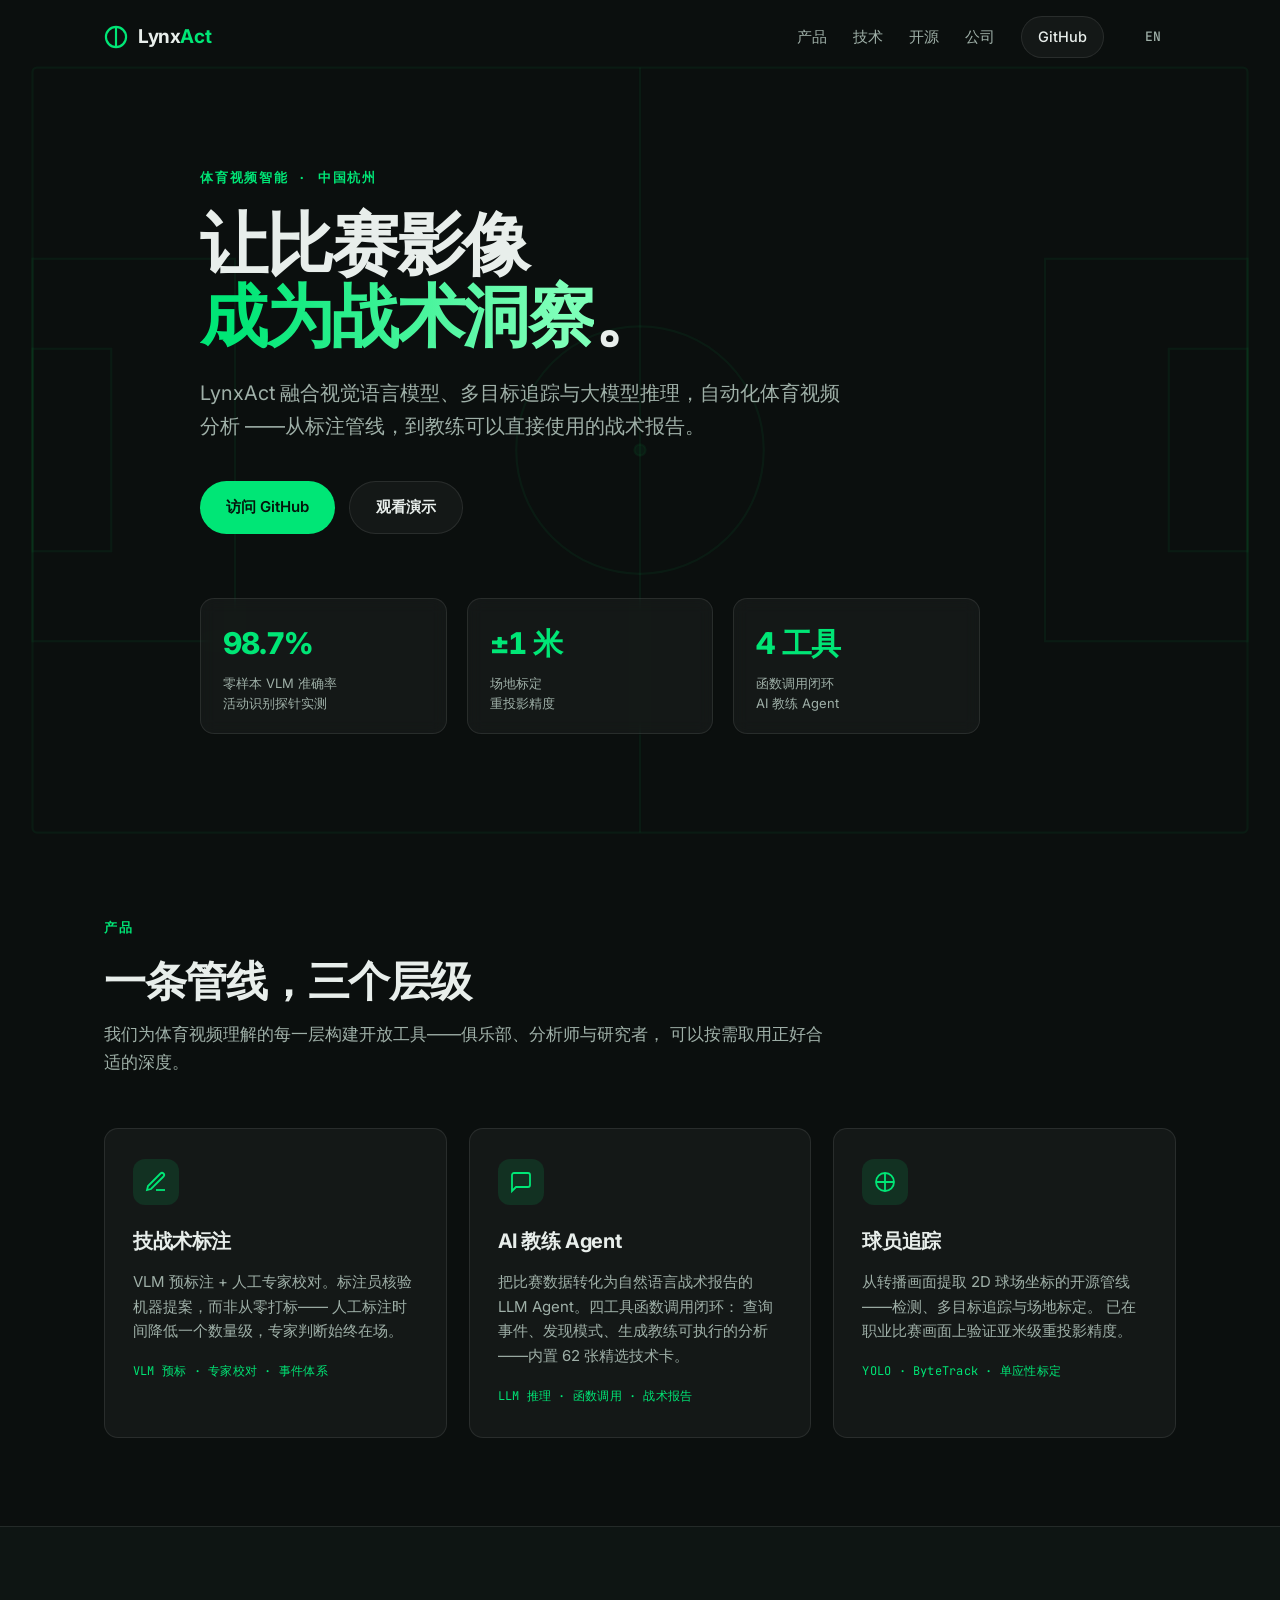
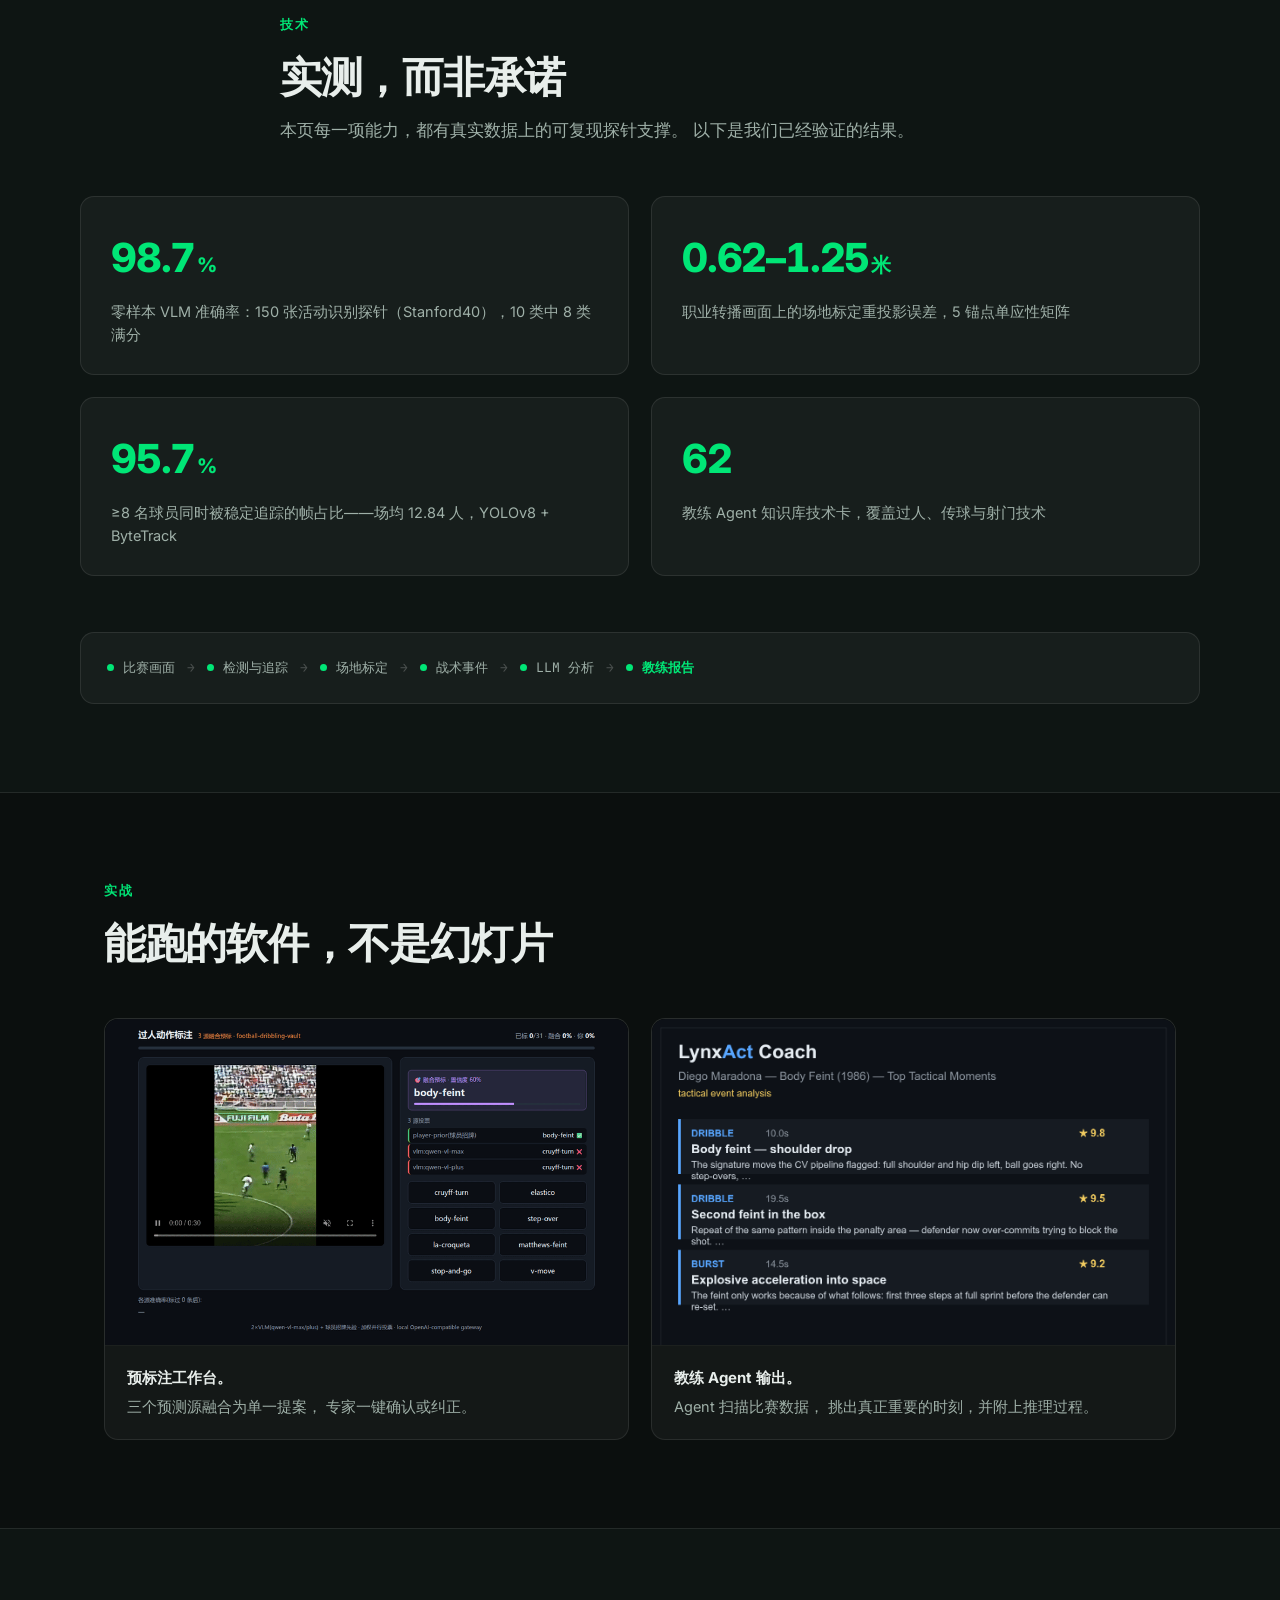
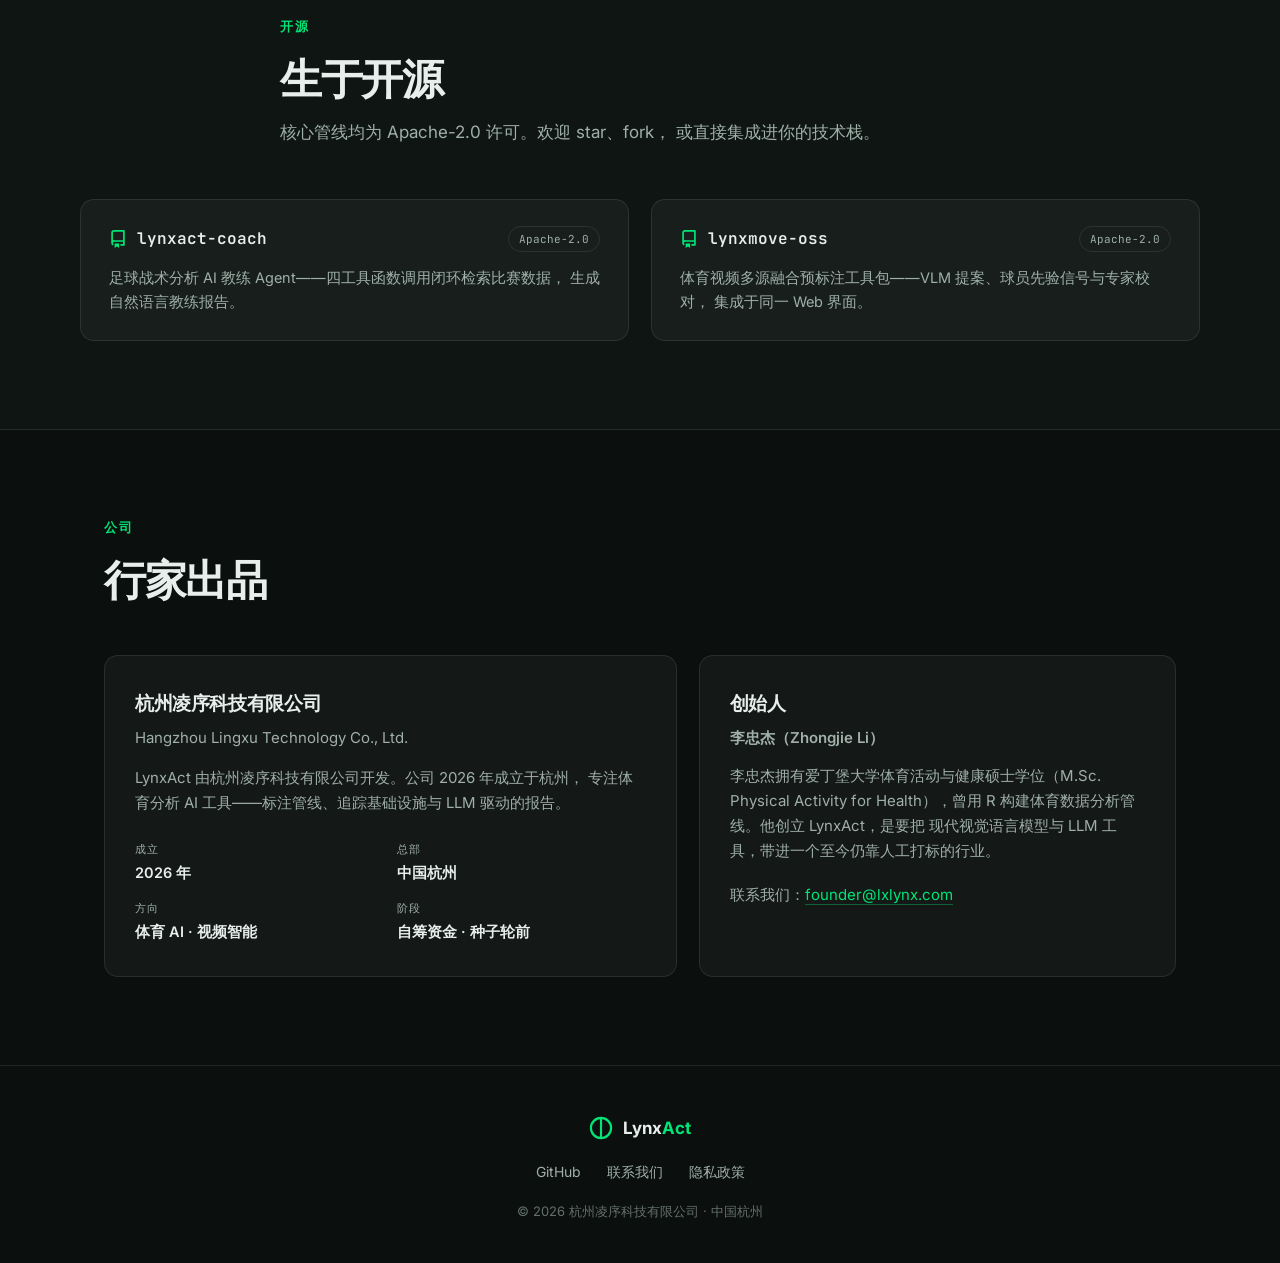
==== commit 550ef626: "Revert "feat: mark core repos as coming-soon (repos now private)" This reverts commit 335e6055dae73d" ====
--- a/zh/index.html
+++ b/zh/index.html
@@ -164,29 +164,29 @@
     <section class="section section-alt" id="opensource">
       <div class="section-head reveal">
         <p class="eyebrow">开源</p>
-        <h2>开源在即</h2>
-        <p class="section-sub">核心管线正在整理，即将以 Apache-2.0 许可公开发布——
-          含完整文档与可复现探针。敬请期待。</p>
+        <h2>生于开源</h2>
+        <p class="section-sub">核心管线均为 Apache-2.0 许可。欢迎 star、fork，
+          或直接集成进你的技术栈。</p>
       </div>
       <div class="repo-grid">
-        <div class="repo-card reveal">
+        <a class="repo-card reveal" href="https://github.com/Lxcardoza993/lynxact-coach" target="_blank" rel="noopener">
           <div class="repo-head">
             <svg viewBox="0 0 16 16" width="18" height="18" fill="currentColor" aria-hidden="true"><path d="M2 2.5A2.5 2.5 0 0 1 4.5 0h8.75a.75.75 0 0 1 .75.75v12.5a.75.75 0 0 1-.75.75h-2.5a.75.75 0 0 1 0-1.5h1.75v-2h-8a1 1 0 0 0-.714 1.7.75.75 0 1 1-1.072 1.05A2.495 2.495 0 0 1 2 11.5Zm10.5-1h-8a1 1 0 0 0-1 1v6.708A2.486 2.486 0 0 1 4.5 9h8ZM5 12.25v3.25a.25.25 0 0 0 .4.2l1.45-1.087a.249.249 0 0 1 .3 0L8.6 15.7a.25.25 0 0 0 .4-.2v-3.25a.25.25 0 0 0-.25-.25h-3.5a.25.25 0 0 0-.25.25Z"/></svg>
             <span class="repo-name">lynxact-coach</span>
-            <span class="repo-license">即将开源</span>
+            <span class="repo-license">Apache-2.0</span>
           </div>
           <p>足球战术分析 AI 教练 Agent——四工具函数调用闭环检索比赛数据，
             生成自然语言教练报告。</p>
-        </div>
-        <div class="repo-card reveal">
+        </a>
+        <a class="repo-card reveal" href="https://github.com/Lxcardoza993/lynxmove-oss" target="_blank" rel="noopener">
           <div class="repo-head">
             <svg viewBox="0 0 16 16" width="18" height="18" fill="currentColor" aria-hidden="true"><path d="M2 2.5A2.5 2.5 0 0 1 4.5 0h8.75a.75.75 0 0 1 .75.75v12.5a.75.75 0 0 1-.75.75h-2.5a.75.75 0 0 1 0-1.5h1.75v-2h-8a1 1 0 0 0-.714 1.7.75.75 0 1 1-1.072 1.05A2.495 2.495 0 0 1 2 11.5Zm10.5-1h-8a1 1 0 0 0-1 1v6.708A2.486 2.486 0 0 1 4.5 9h8ZM5 12.25v3.25a.25.25 0 0 0 .4.2l1.45-1.087a.249.249 0 0 1 .3 0L8.6 15.7a.25.25 0 0 0 .4-.2v-3.25a.25.25 0 0 0-.25-.25h-3.5a.25.25 0 0 0-.25.25Z"/></svg>
             <span class="repo-name">lynxmove-oss</span>
-            <span class="repo-license">即将开源</span>
+            <span class="repo-license">Apache-2.0</span>
           </div>
           <p>体育视频多源融合预标注工具包——VLM 提案、球员先验信号与专家校对，
             集成于同一 Web 界面。</p>
-        </div>
+        </a>
       </div>
     </section>
 
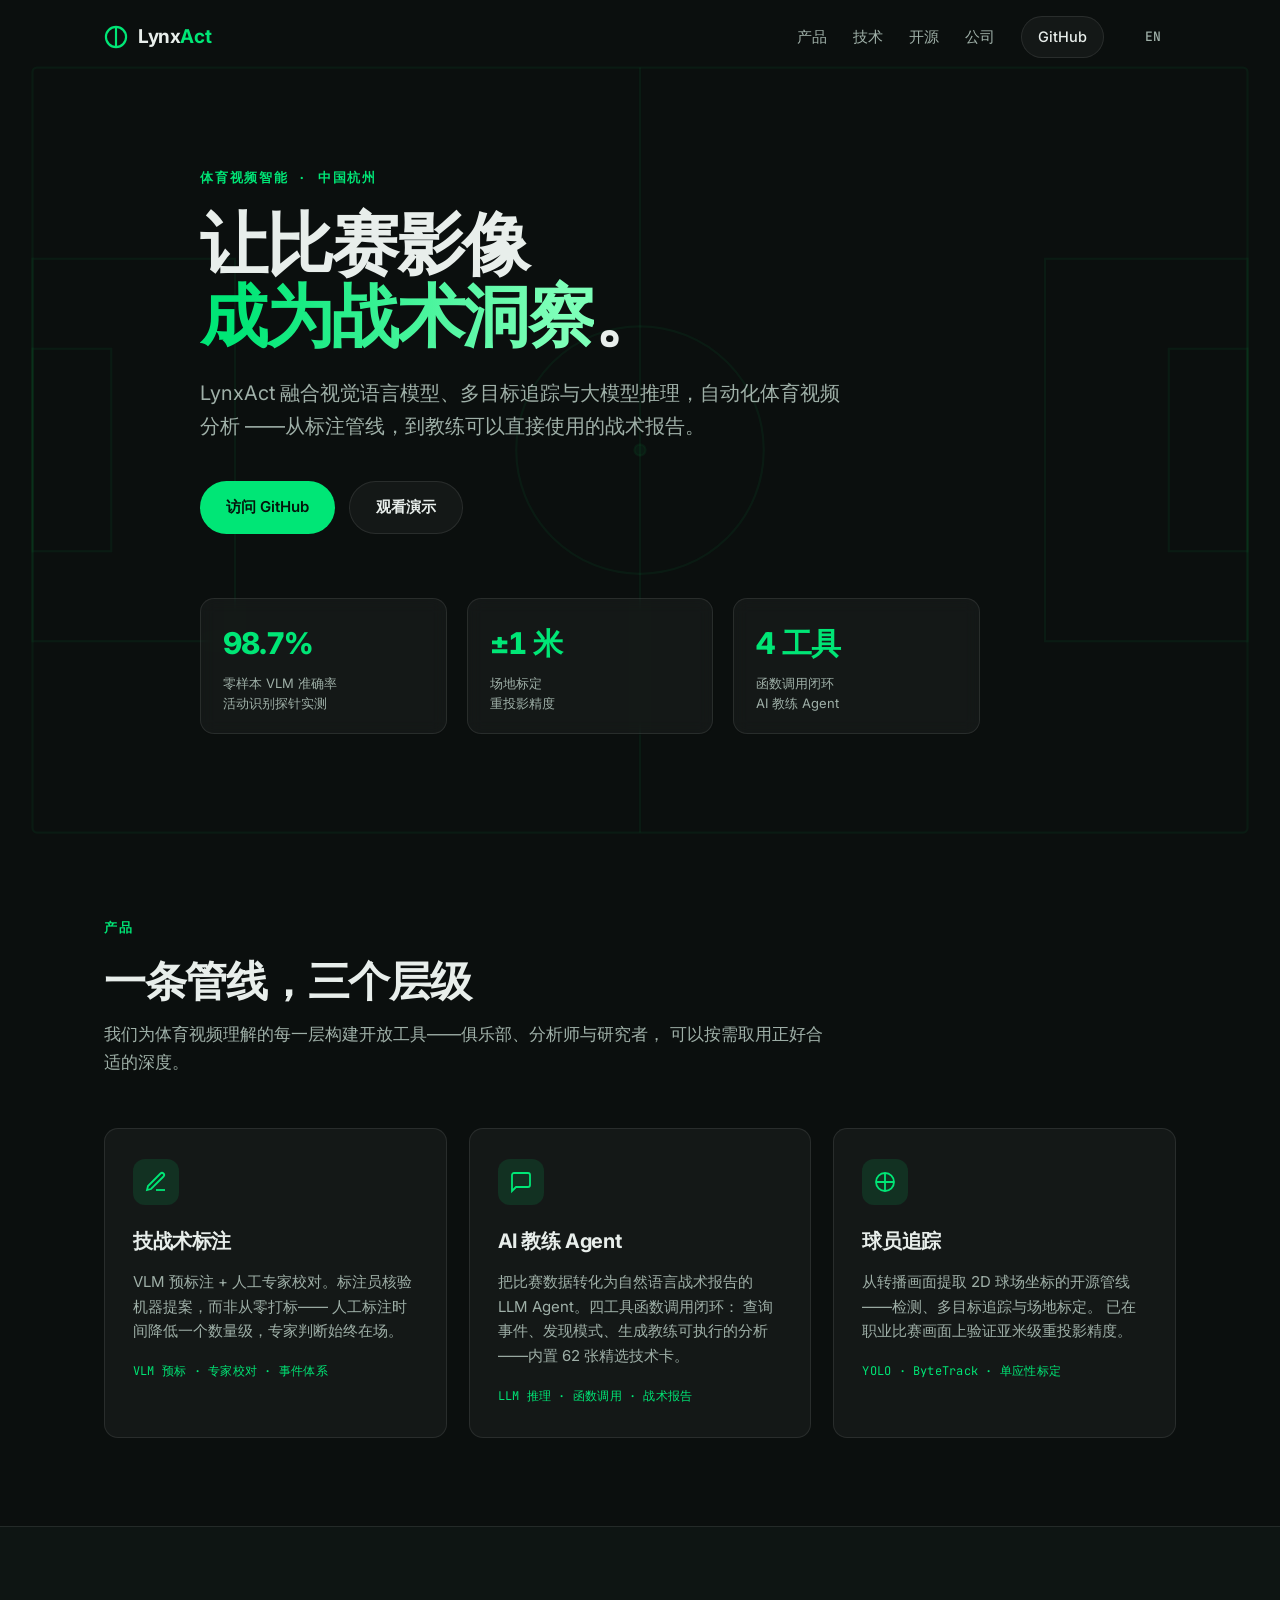
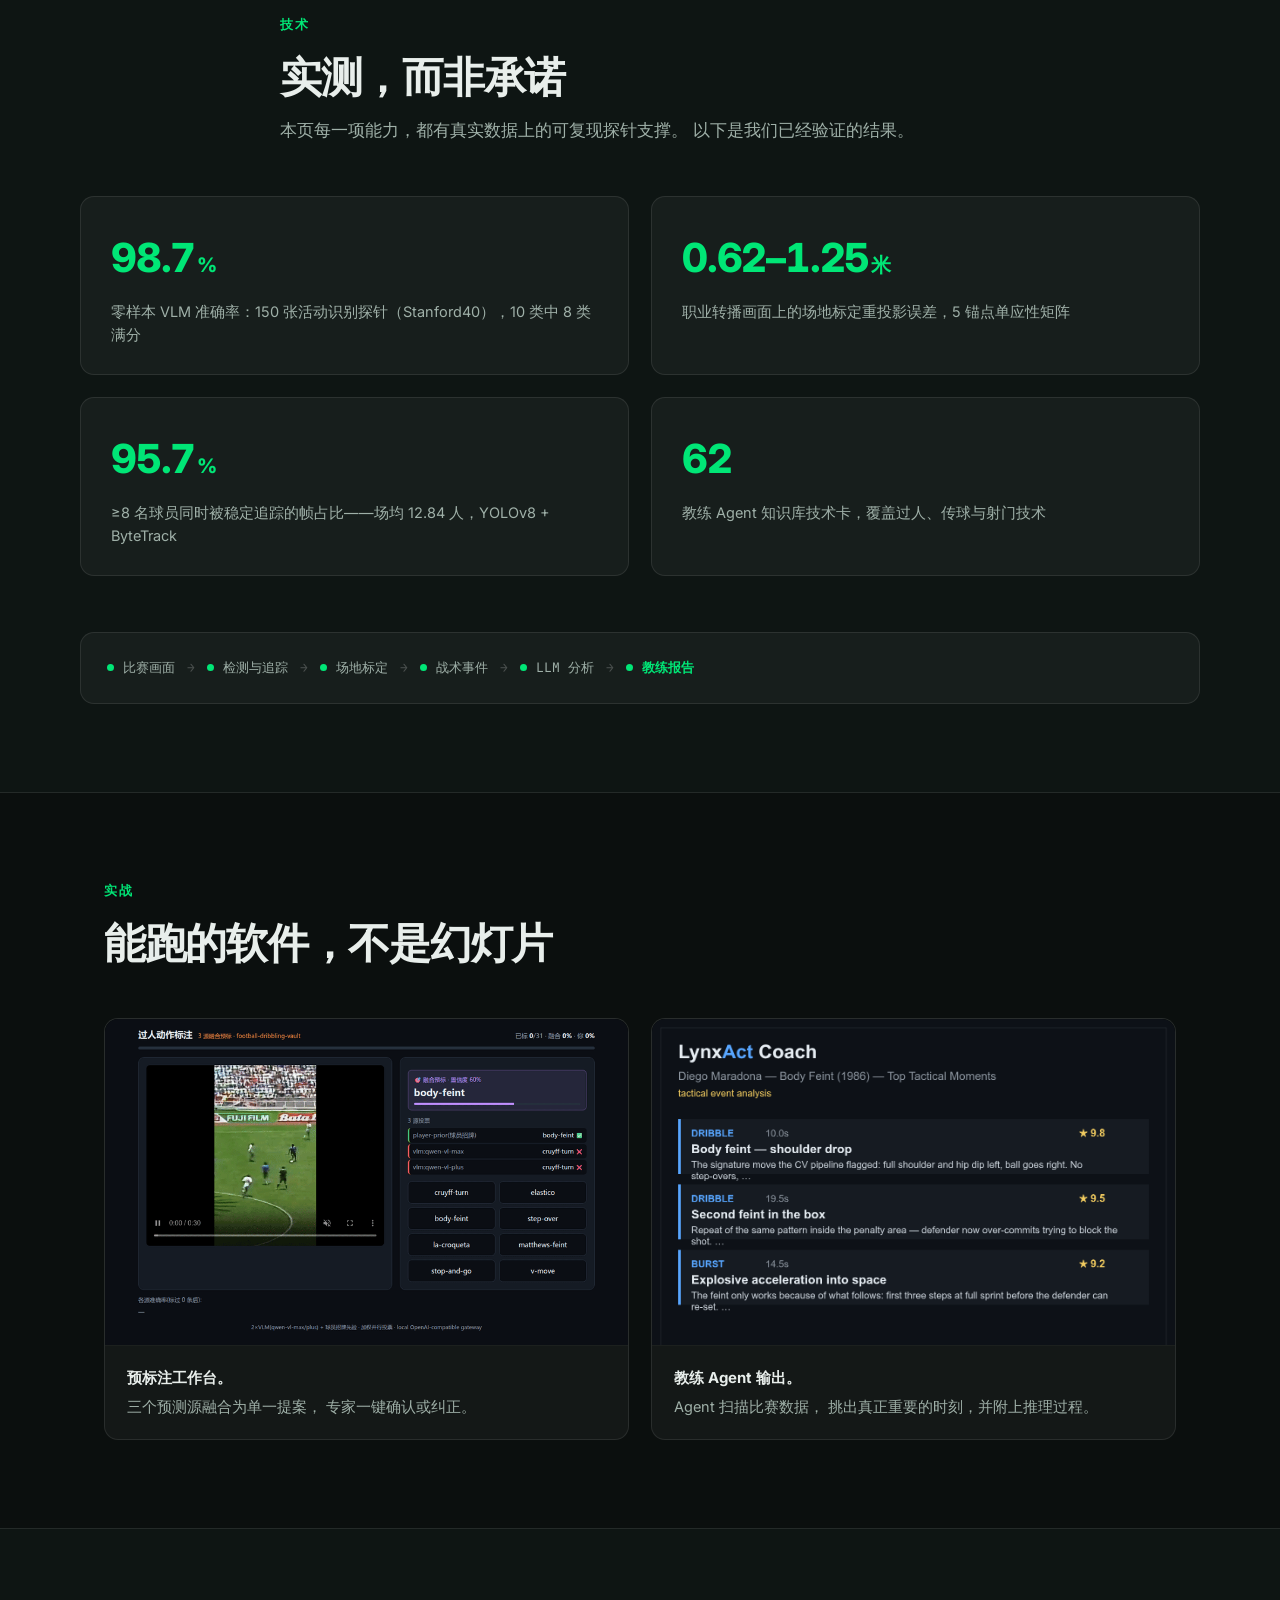
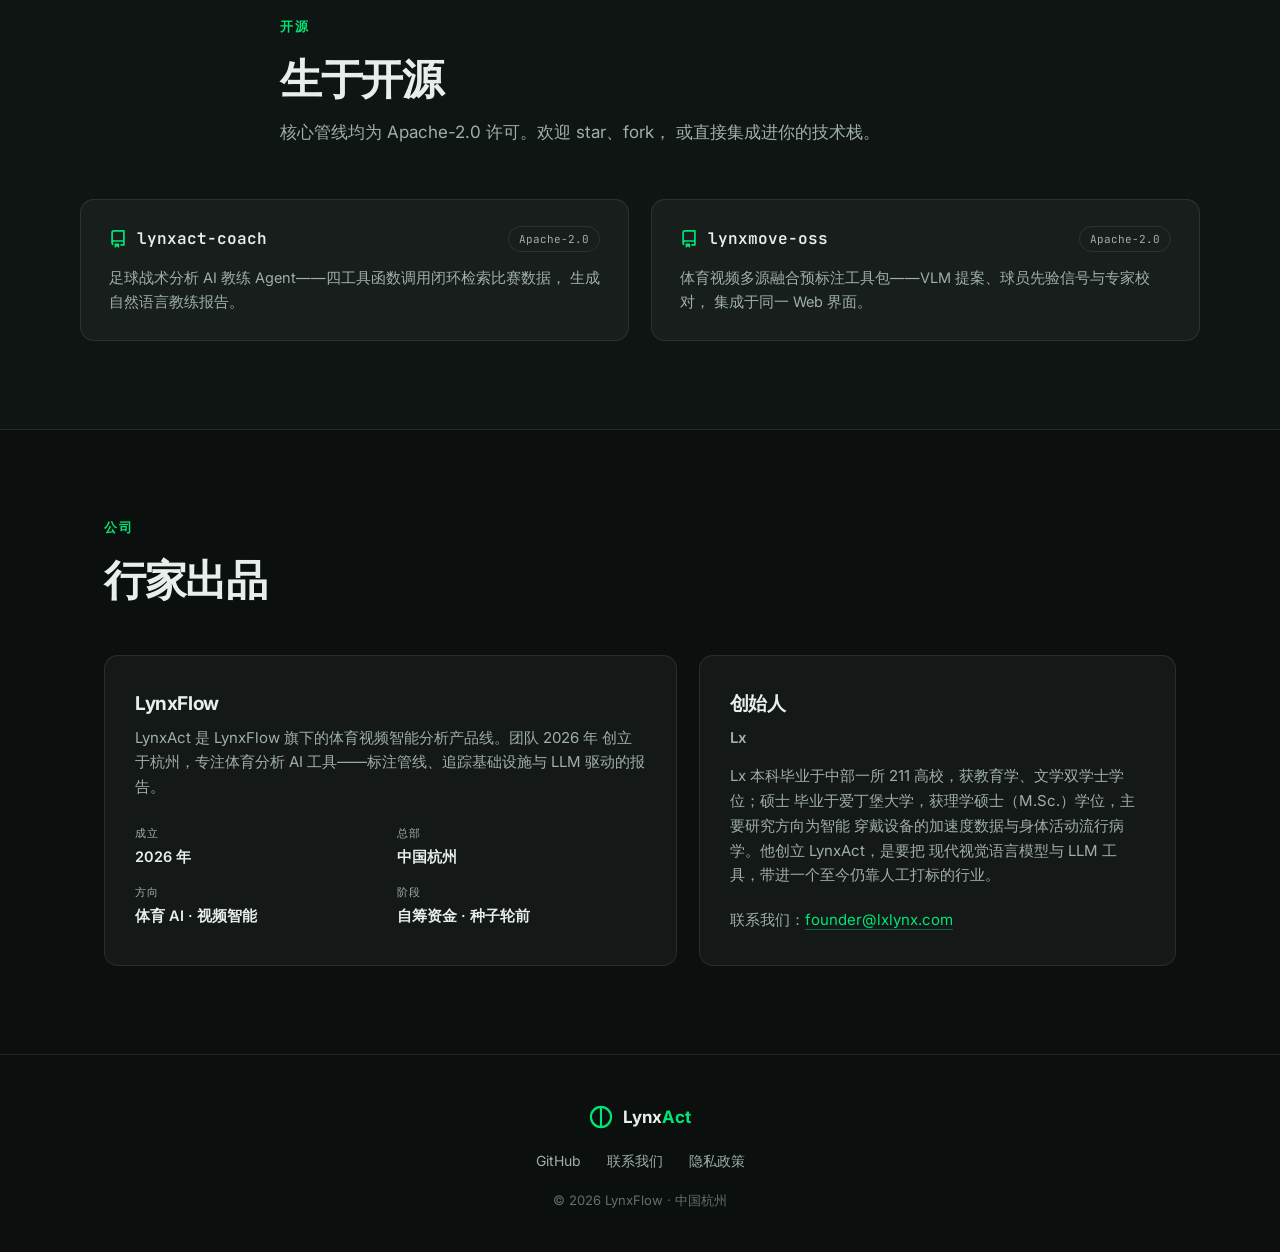
==== commit 8aeb80e7: "content: 公司信息改 LynxFlow,创始人改 Lx + 更新学历背景 - 全站公司名:杭州凌序科技/Hangzhou Lingxu Technology → LynxFlow(品牌名,去真" ====
--- a/zh/index.html
+++ b/zh/index.html
@@ -4,7 +4,7 @@
   <meta charset="UTF-8">
   <meta name="viewport" content="width=device-width, initial-scale=1.0">
   <title>LynxAct — AI 驱动的体育视频智能</title>
-  <meta name="description" content="LynxAct 让比赛影像成为战术洞察：VLM 技战术标注、球员追踪、LLM 战术报告。杭州凌序科技有限公司出品。">
+  <meta name="description" content="LynxAct 让比赛影像成为战术洞察：VLM 技战术标注、球员追踪、LLM 战术报告。LynxFlow 出品。">
   <meta property="og:title" content="LynxAct — AI 驱动的体育视频智能">
   <meta property="og:description" content="从原始比赛画面到教练可直接使用的战术报告：体育视频标注、追踪与 LLM 分析的开源管线。">
   <meta property="og:type" content="website">
@@ -197,10 +197,10 @@
       </div>
       <div class="company-grid">
         <div class="company-card reveal">
-          <h3>杭州凌序科技有限公司</h3>
-          <p class="company-cn">Hangzhou Lingxu Technology Co., Ltd.</p>
-          <p>LynxAct 由杭州凌序科技有限公司开发。公司 2026 年成立于杭州，
-            专注体育分析 AI 工具——标注管线、追踪基础设施与 LLM 驱动的报告。</p>
+          <h3>LynxFlow</h3>
+          <p>LynxAct 是 LynxFlow 旗下的体育视频智能分析产品线。团队 2026 年
+            创立于杭州，专注体育分析 AI 工具——标注管线、追踪基础设施与
+            LLM 驱动的报告。</p>
           <dl class="company-facts">
             <div><dt>成立</dt><dd>2026 年</dd></div>
             <div><dt>总部</dt><dd>中国杭州</dd></div>
@@ -210,9 +210,10 @@
         </div>
         <div class="company-card reveal">
           <h3>创始人</h3>
-          <p class="founder-name">李忠杰（Zhongjie Li）</p>
-          <p>李忠杰拥有爱丁堡大学体育活动与健康硕士学位（M.Sc. Physical Activity
-            for Health），曾用 R 构建体育数据分析管线。他创立 LynxAct，是要把
+          <p class="founder-name">Lx</p>
+          <p>Lx 本科毕业于中部一所 211 高校，获教育学、文学双学士学位；硕士
+            毕业于爱丁堡大学，获理学硕士（M.Sc.）学位，主要研究方向为智能
+            穿戴设备的加速度数据与身体活动流行病学。他创立 LynxAct，是要把
             现代视觉语言模型与 LLM 工具，带进一个至今仍靠人工打标的行业。</p>
           <p class="company-contact">联系我们：<a href="mailto:founder@lxlynx.com">founder@lxlynx.com</a></p>
         </div>
@@ -235,7 +236,7 @@
         <a href="mailto:founder@lxlynx.com">联系我们</a>
         <a href="/zh/privacy.html">隐私政策</a>
       </nav>
-      <p class="footer-legal">© 2026 杭州凌序科技有限公司 · 中国杭州</p>
+      <p class="footer-legal">© 2026 LynxFlow · 中国杭州</p>
     </div>
   </footer>
 
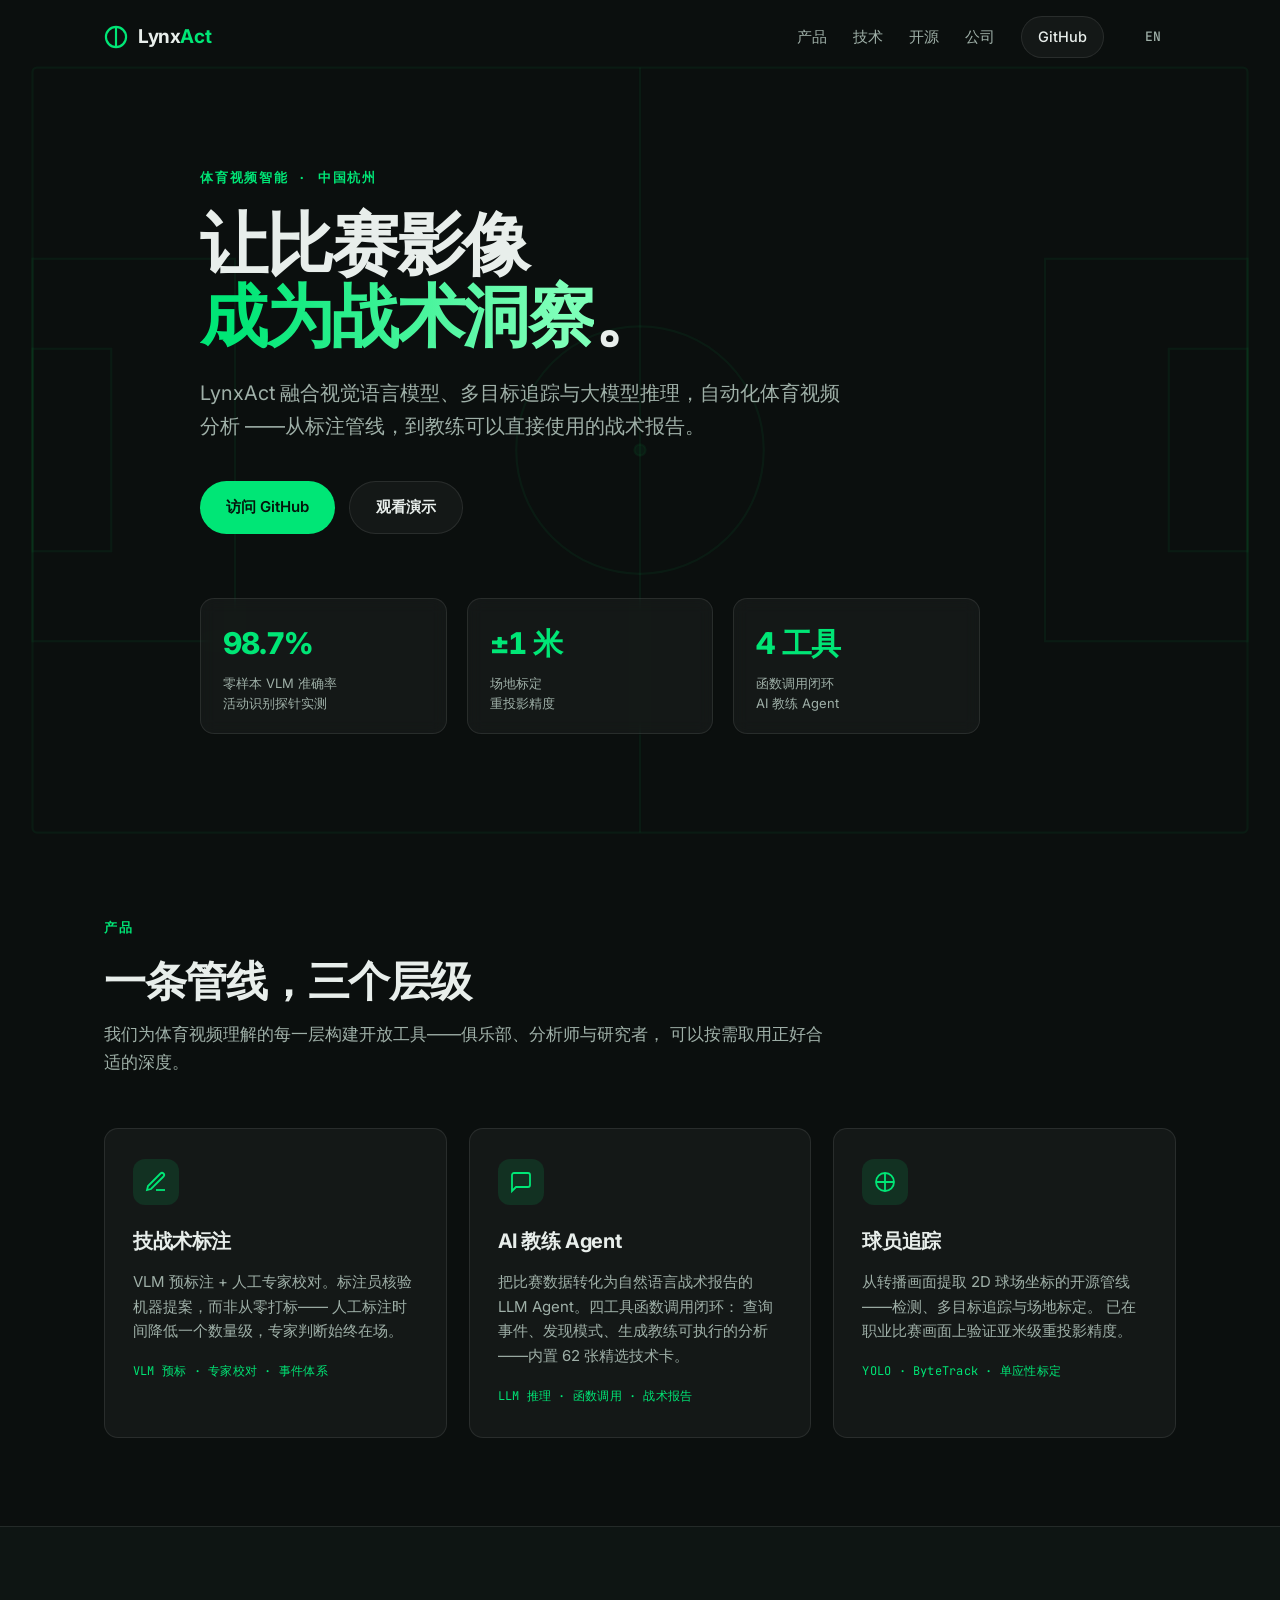
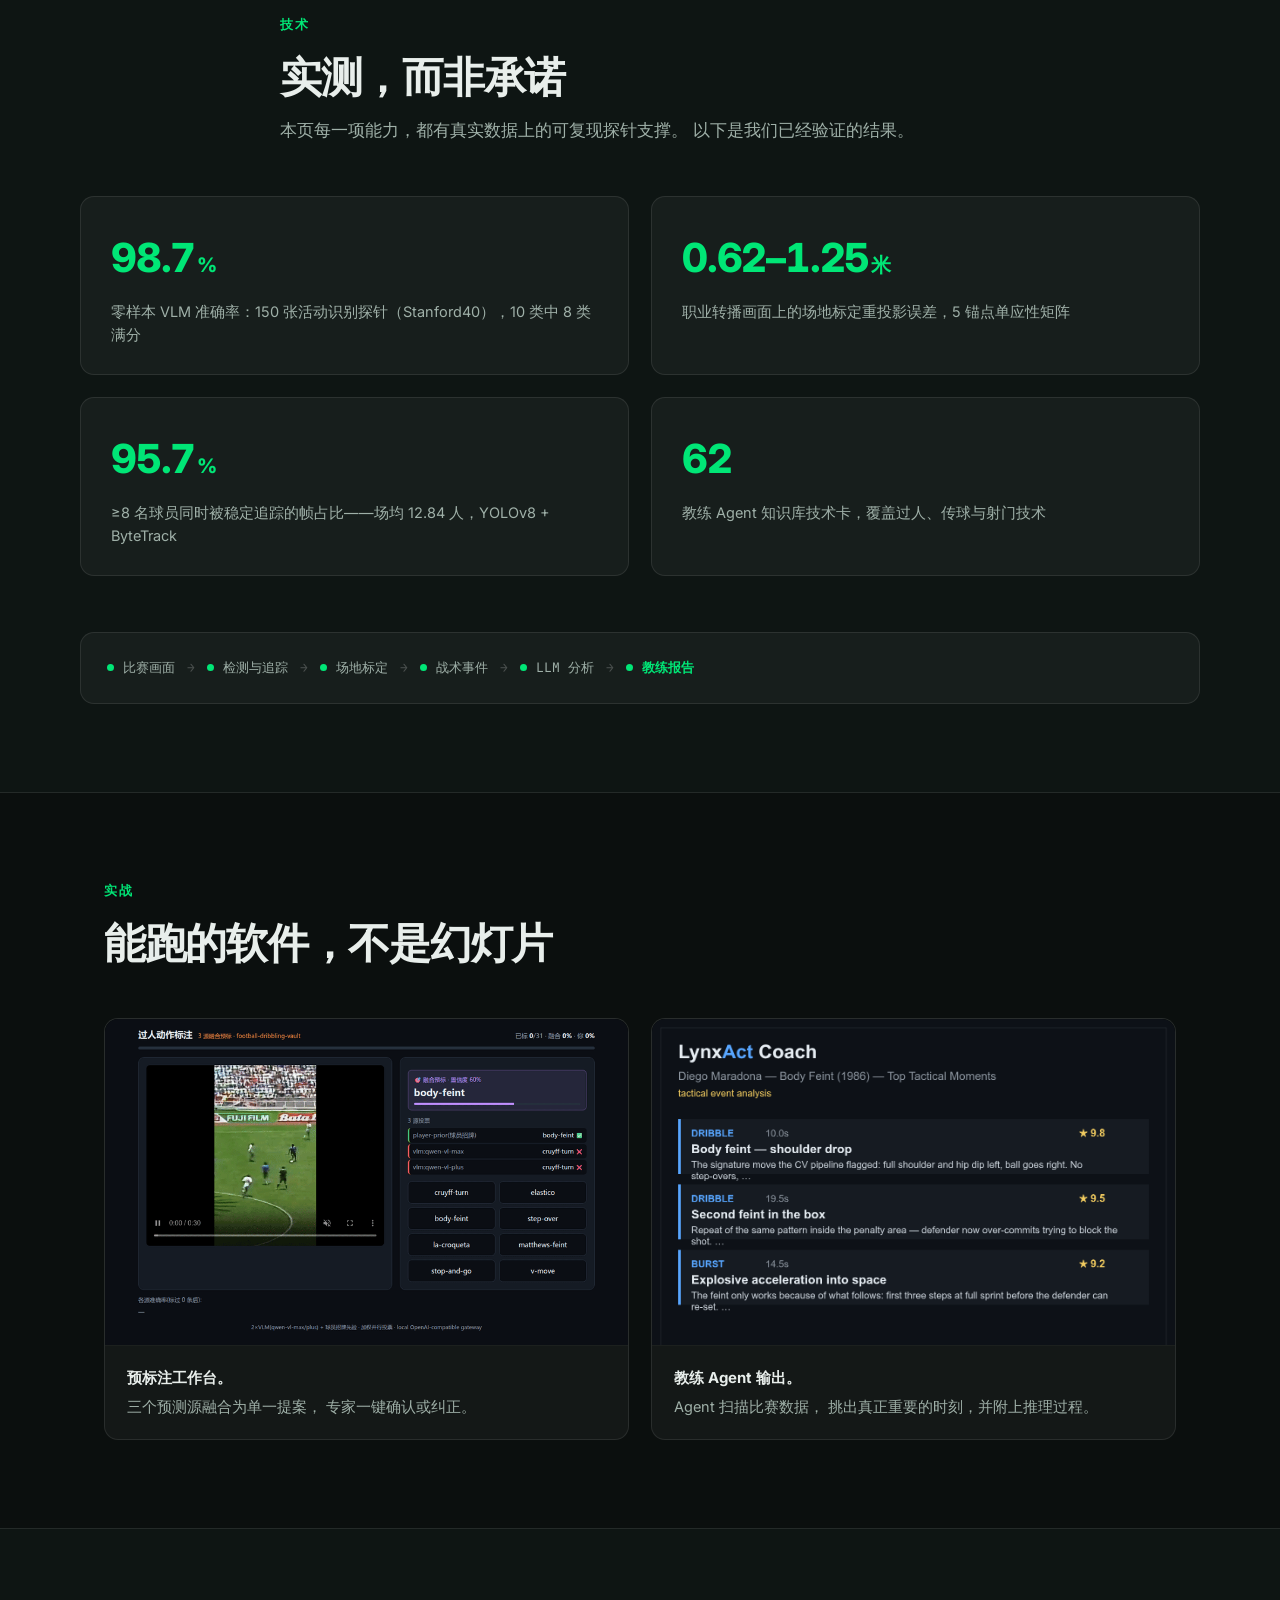
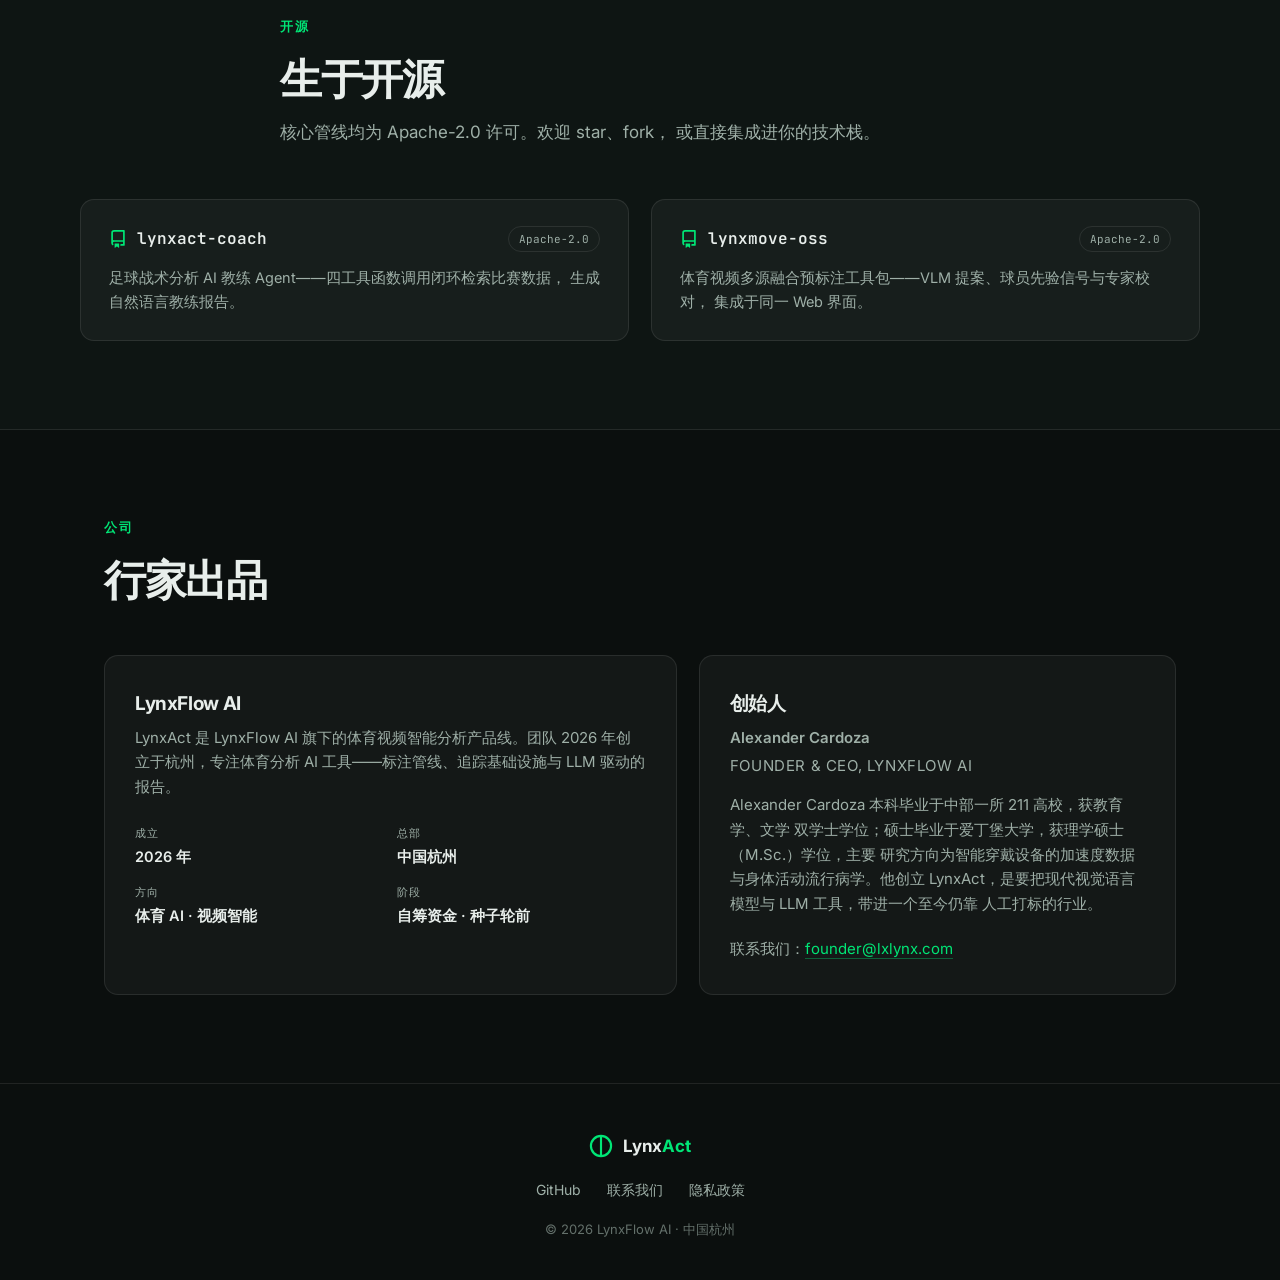
==== commit d2b951ea: "content: 创始人改 Alexander Cardoza + Founder & CEO, LynxFlow AI 头衔 - 公司品牌统一 LynxFlow AI(全站17处) - 创始人卡:L" ====
--- a/zh/index.html
+++ b/zh/index.html
@@ -4,7 +4,7 @@
   <meta charset="UTF-8">
   <meta name="viewport" content="width=device-width, initial-scale=1.0">
   <title>LynxAct — AI 驱动的体育视频智能</title>
-  <meta name="description" content="LynxAct 让比赛影像成为战术洞察：VLM 技战术标注、球员追踪、LLM 战术报告。LynxFlow 出品。">
+  <meta name="description" content="LynxAct 让比赛影像成为战术洞察：VLM 技战术标注、球员追踪、LLM 战术报告。LynxFlow AI 出品。">
   <meta property="og:title" content="LynxAct — AI 驱动的体育视频智能">
   <meta property="og:description" content="从原始比赛画面到教练可直接使用的战术报告：体育视频标注、追踪与 LLM 分析的开源管线。">
   <meta property="og:type" content="website">
@@ -197,9 +197,9 @@
       </div>
       <div class="company-grid">
         <div class="company-card reveal">
-          <h3>LynxFlow</h3>
-          <p>LynxAct 是 LynxFlow 旗下的体育视频智能分析产品线。团队 2026 年
-            创立于杭州，专注体育分析 AI 工具——标注管线、追踪基础设施与
+          <h3>LynxFlow AI</h3>
+          <p>LynxAct 是 LynxFlow AI 旗下的体育视频智能分析产品线。团队 2026
+            年创立于杭州，专注体育分析 AI 工具——标注管线、追踪基础设施与
             LLM 驱动的报告。</p>
           <dl class="company-facts">
             <div><dt>成立</dt><dd>2026 年</dd></div>
@@ -210,11 +210,13 @@
         </div>
         <div class="company-card reveal">
           <h3>创始人</h3>
-          <p class="founder-name">Lx</p>
-          <p>Lx 本科毕业于中部一所 211 高校，获教育学、文学双学士学位；硕士
-            毕业于爱丁堡大学，获理学硕士（M.Sc.）学位，主要研究方向为智能
-            穿戴设备的加速度数据与身体活动流行病学。他创立 LynxAct，是要把
-            现代视觉语言模型与 LLM 工具，带进一个至今仍靠人工打标的行业。</p>
+          <p class="founder-name">Alexander Cardoza</p>
+          <p class="founder-title">Founder &amp; CEO, LynxFlow AI</p>
+          <p>Alexander Cardoza 本科毕业于中部一所 211 高校，获教育学、文学
+            双学士学位；硕士毕业于爱丁堡大学，获理学硕士（M.Sc.）学位，主要
+            研究方向为智能穿戴设备的加速度数据与身体活动流行病学。他创立
+            LynxAct，是要把现代视觉语言模型与 LLM 工具，带进一个至今仍靠
+            人工打标的行业。</p>
           <p class="company-contact">联系我们：<a href="mailto:founder@lxlynx.com">founder@lxlynx.com</a></p>
         </div>
       </div>
@@ -236,7 +238,7 @@
         <a href="mailto:founder@lxlynx.com">联系我们</a>
         <a href="/zh/privacy.html">隐私政策</a>
       </nav>
-      <p class="footer-legal">© 2026 LynxFlow · 中国杭州</p>
+      <p class="footer-legal">© 2026 LynxFlow AI · 中国杭州</p>
     </div>
   </footer>
 
--- a/css/style.css
+++ b/css/style.css
@@ -362,7 +362,8 @@
 }
 .company-card h3 { font-size: 19px; font-weight: 700; letter-spacing: -0.02em; margin-bottom: 6px; }
 .company-cn { color: var(--text-dim); font-size: 14px; margin-bottom: 16px; }
-.founder-name { color: var(--accent); font-size: 17px; font-weight: 600; margin-bottom: 14px; }
+.founder-name { color: var(--accent); font-size: 17px; font-weight: 600; margin-bottom: 4px; }
+.founder-title { color: var(--text-dim); font-size: 13px; letter-spacing: 0.04em; text-transform: uppercase; margin-bottom: 14px; }
 .company-card > p { color: var(--text-dim); font-size: 15px; }
 .company-facts {
   margin-top: 24px;
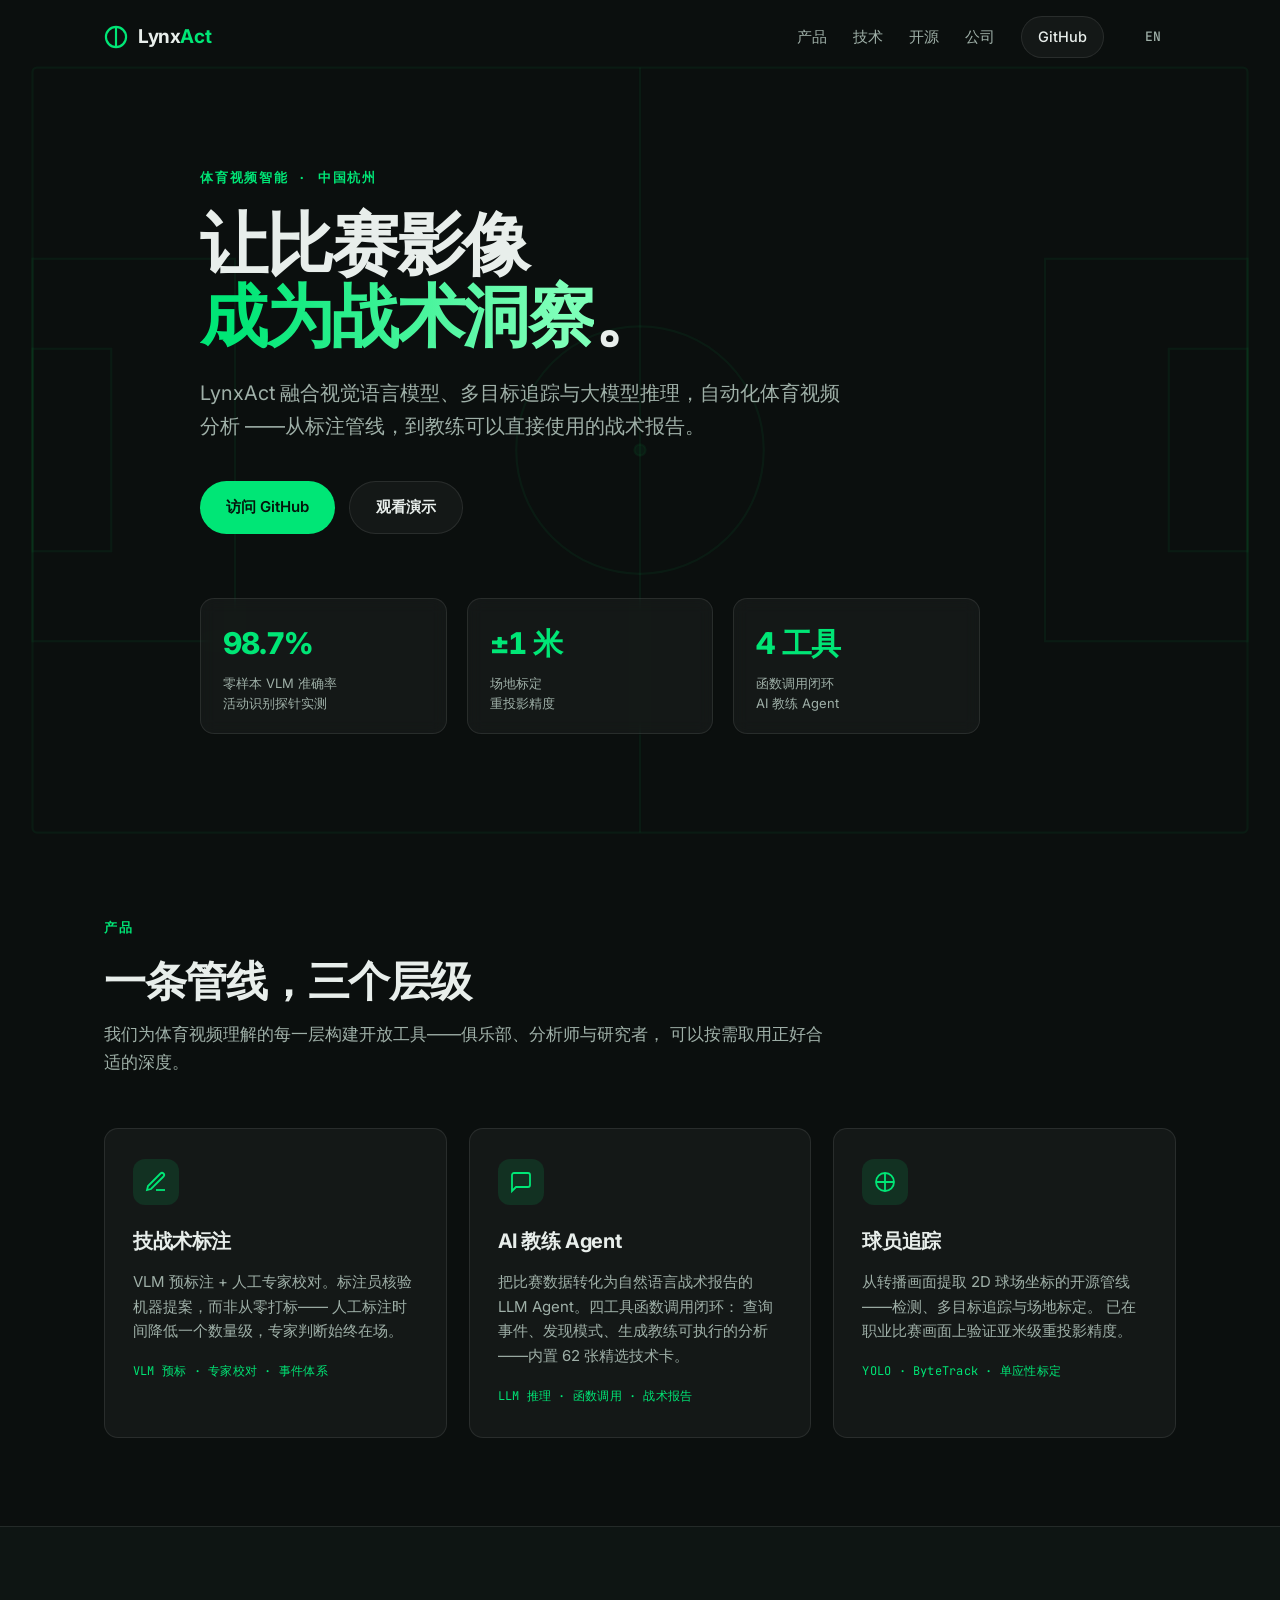
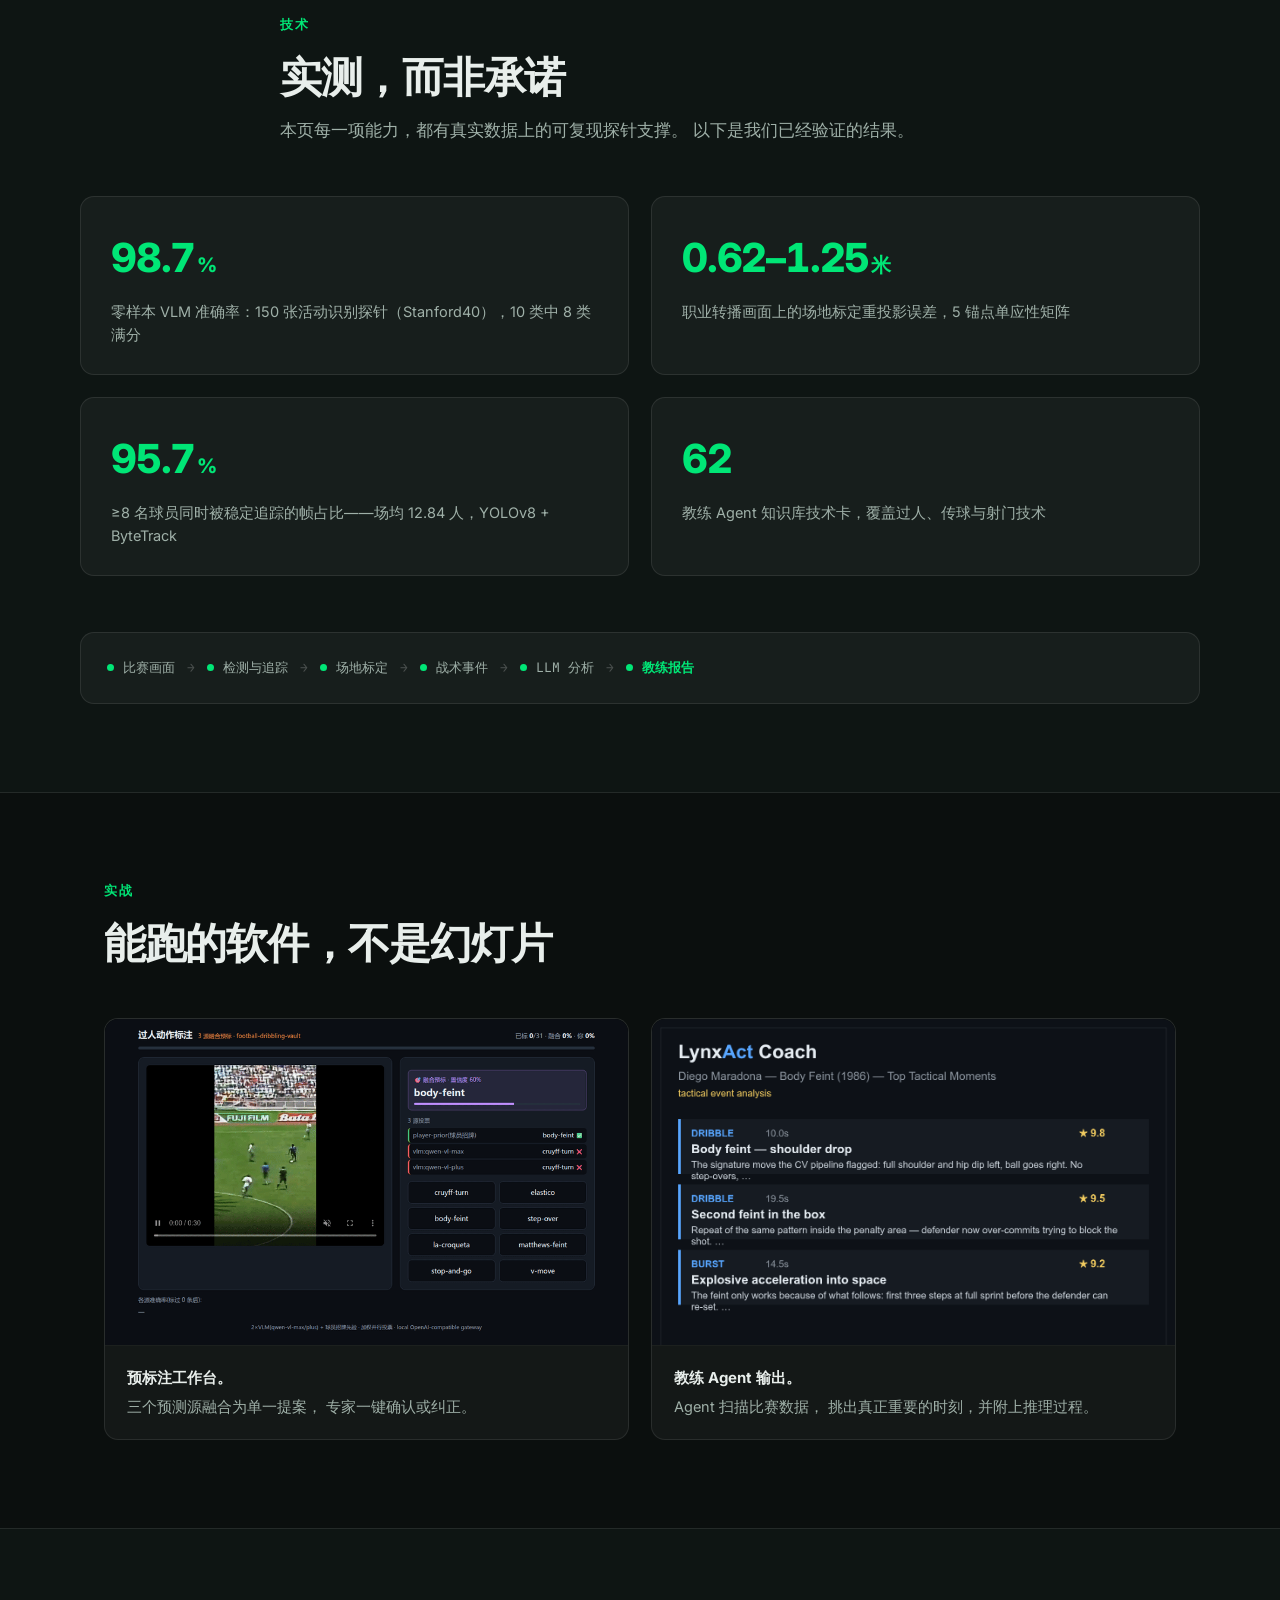
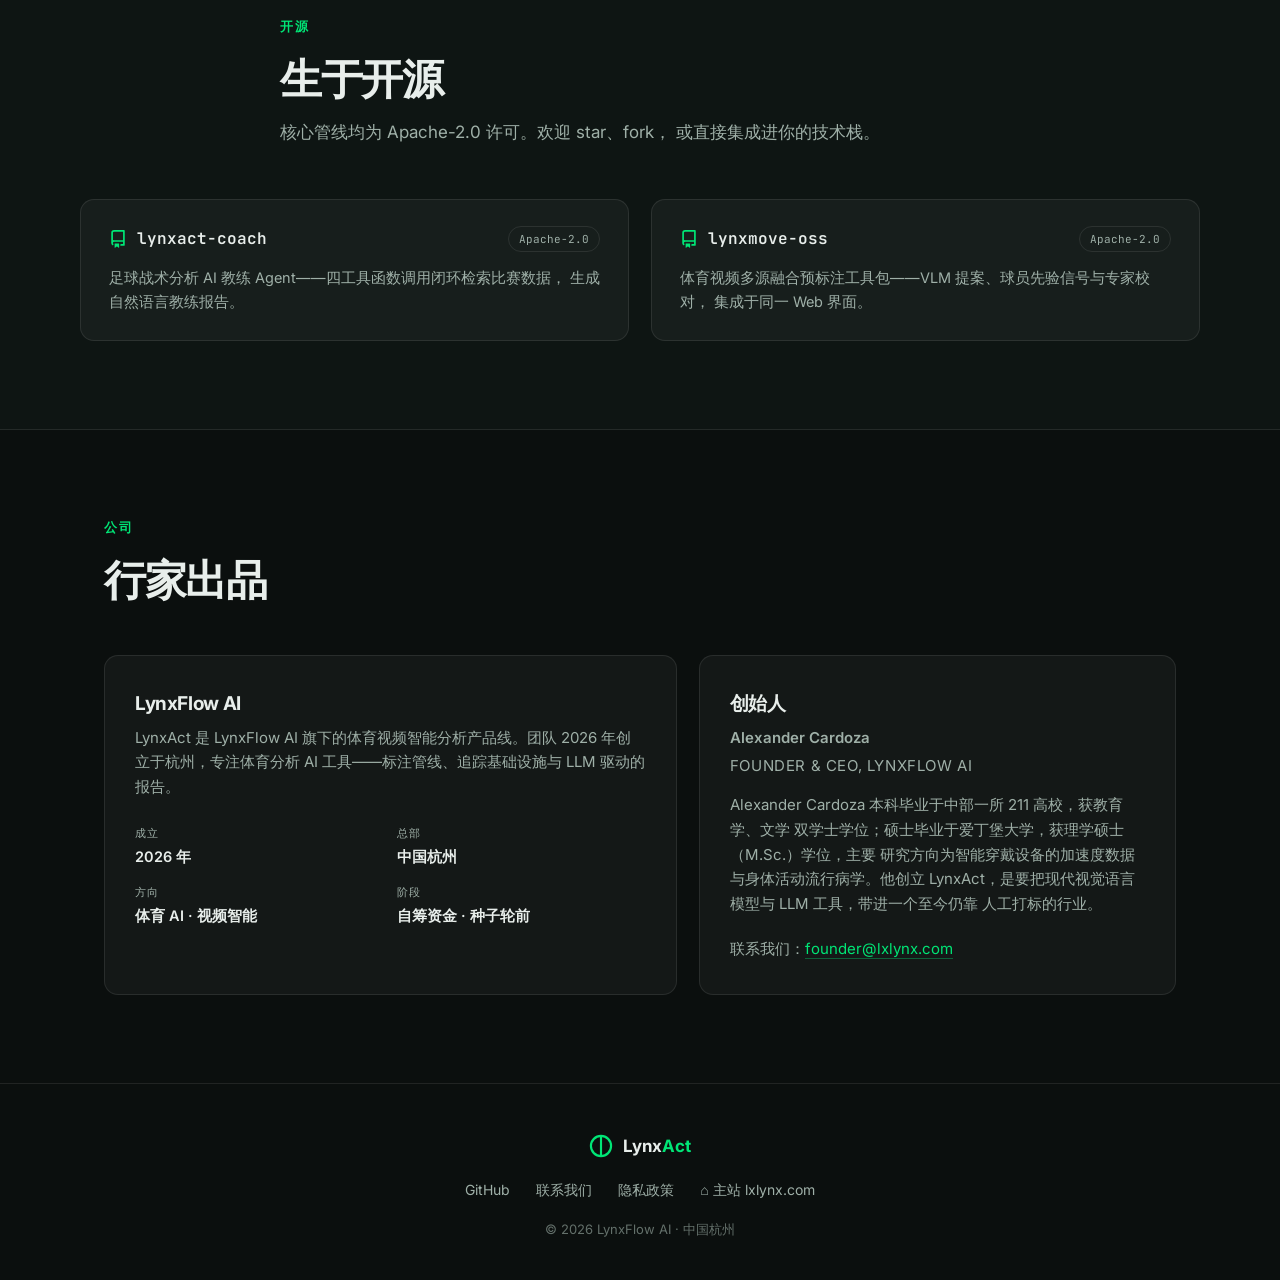
==== commit 9868d949: "feat: footer 新增返回主站 lxlynx.com 链接" ====
--- a/zh/index.html
+++ b/zh/index.html
@@ -237,6 +237,7 @@
         <a href="https://github.com/Lxcardoza993?tab=repositories" target="_blank" rel="noopener">GitHub</a>
         <a href="mailto:founder@lxlynx.com">联系我们</a>
         <a href="/zh/privacy.html">隐私政策</a>
+        <a href="https://lxlynx.com" target="_blank" rel="noopener">⌂ 主站 lxlynx.com</a>
       </nav>
       <p class="footer-legal">© 2026 LynxFlow AI · 中国杭州</p>
     </div>
